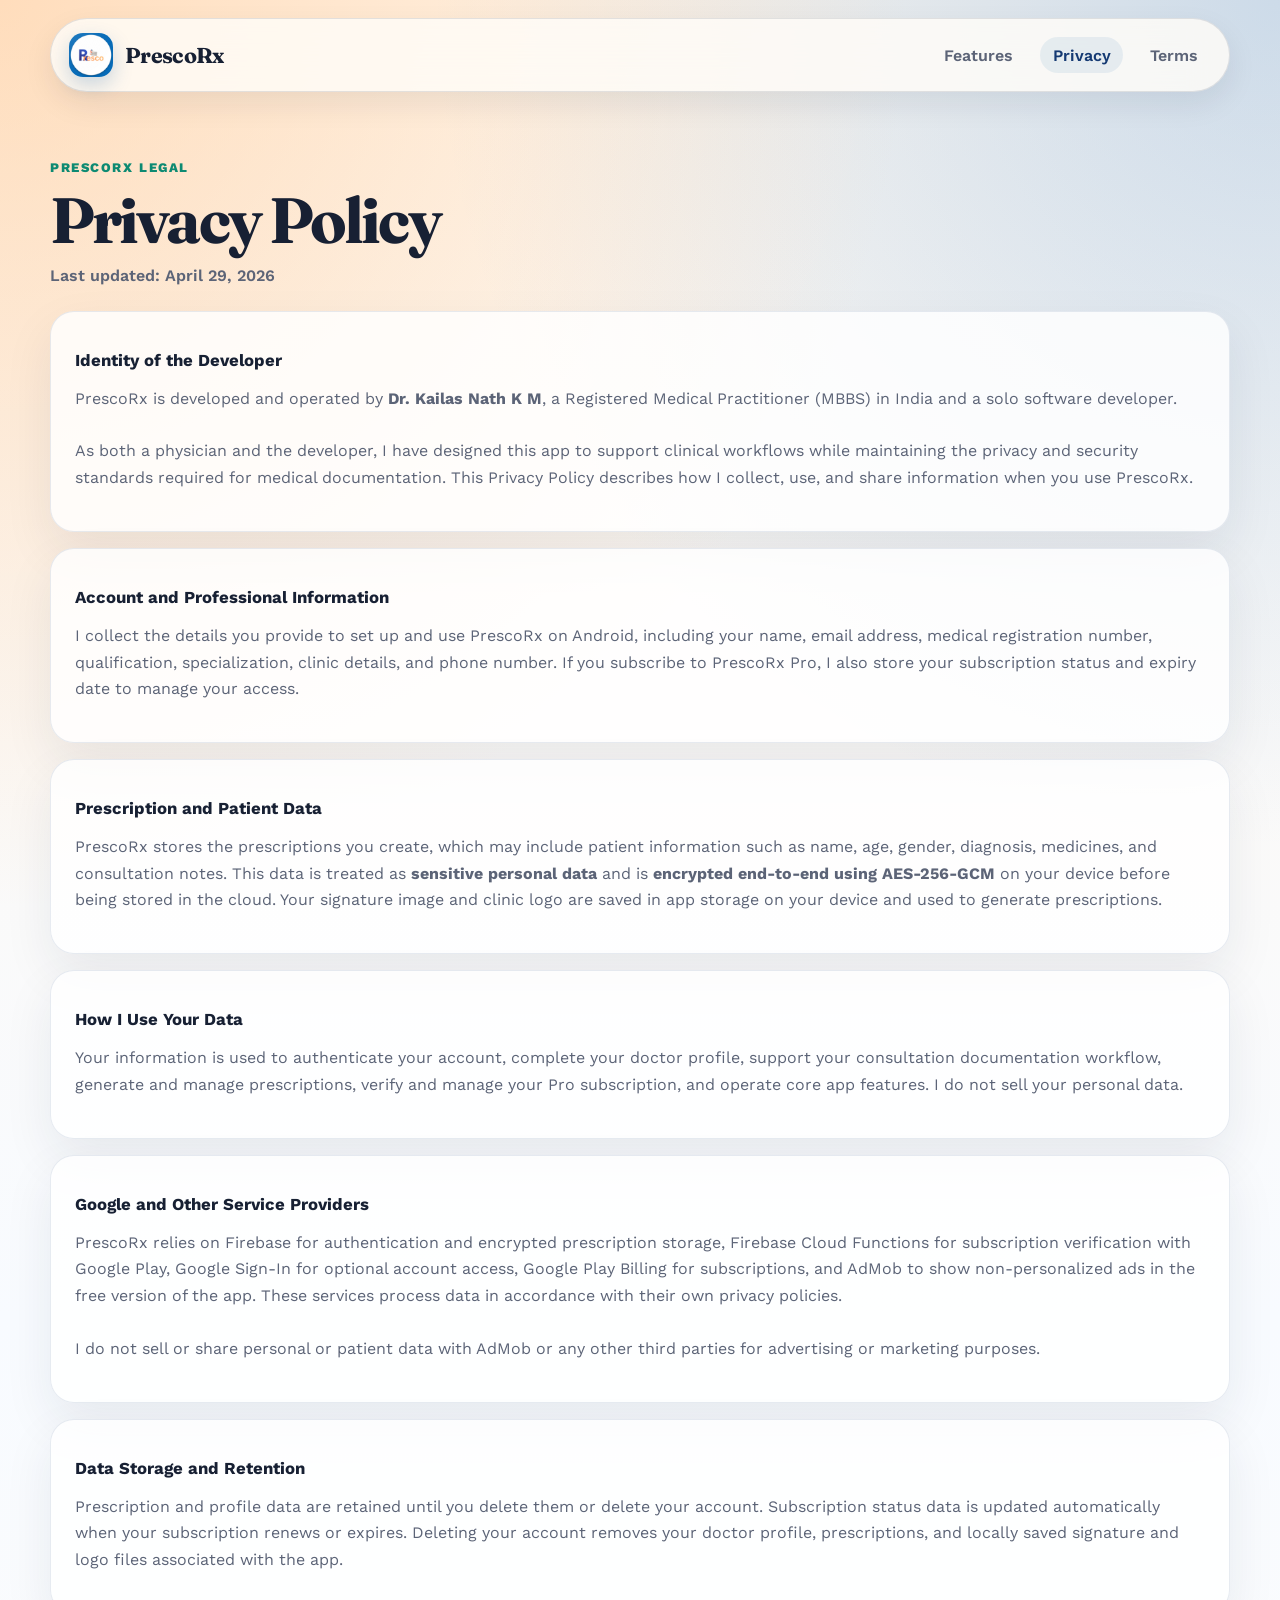
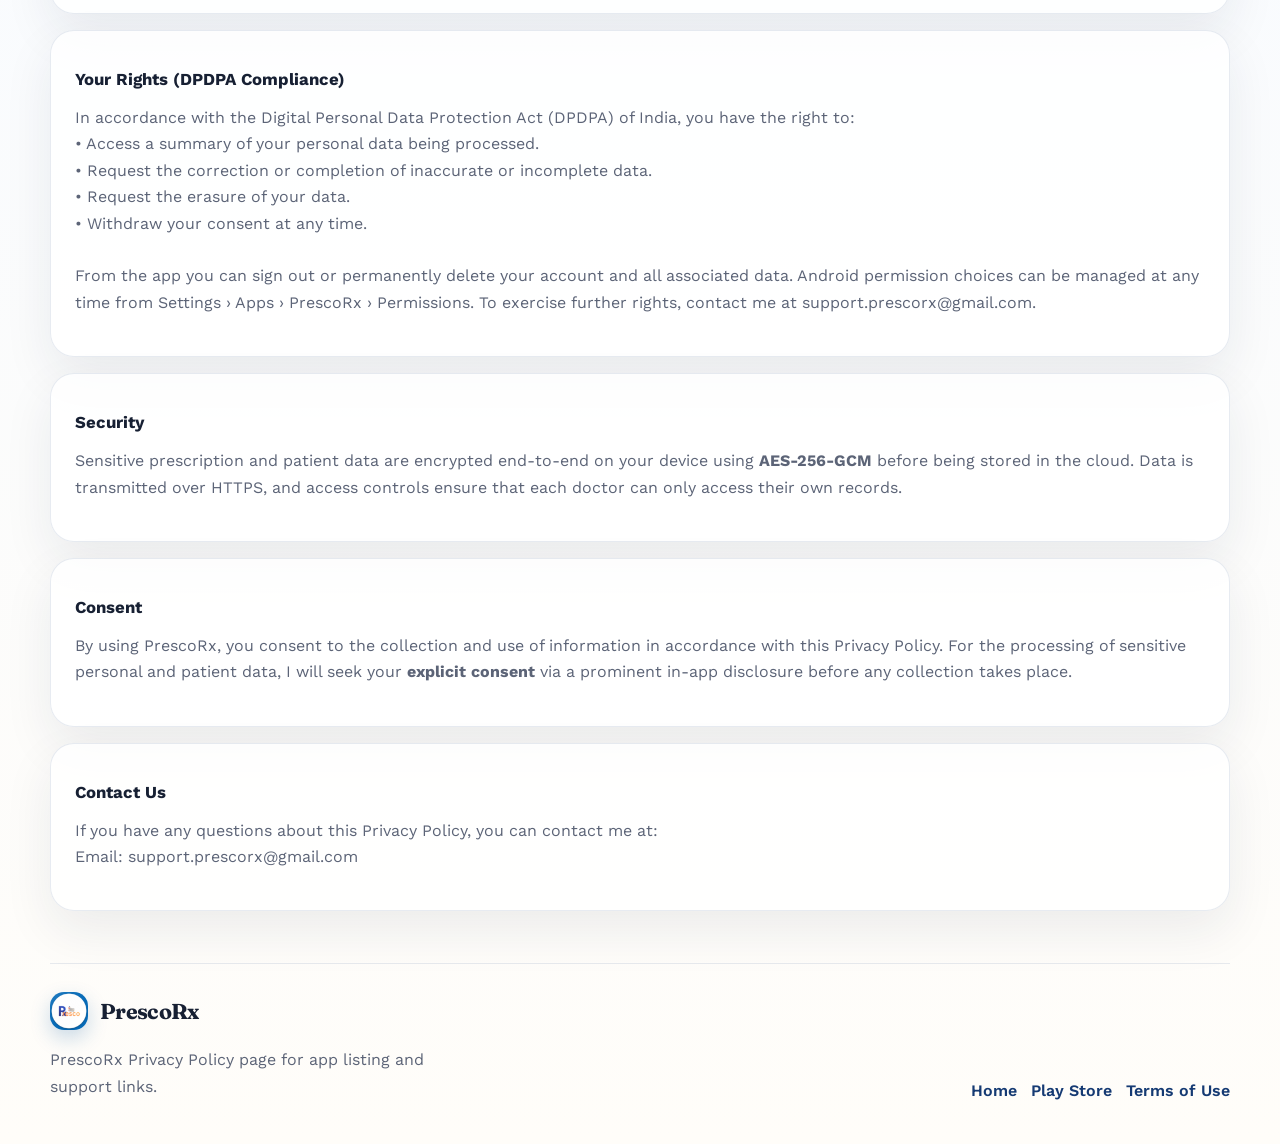
==== privacy.html @ e21b6626 "Update privacy policy and terms" ====
<!DOCTYPE html>
<html lang="en">

<head>
  <meta charset="UTF-8">
  <meta name="viewport" content="width=device-width, initial-scale=1.0">
  <title>PrescoRx Privacy Policy</title>
  <meta name="description" content="Privacy Policy for PrescoRx, the Android prescription and doctor workflow app.">
  <link rel="icon" type="image/png" href="assets/app-icon.png">
  <link rel="preconnect" href="https://fonts.googleapis.com">
  <link rel="preconnect" href="https://fonts.gstatic.com" crossorigin>
  <link
    href="https://fonts.googleapis.com/css2?family=Fraunces:opsz,wght@9..144,600;9..144,700&family=Work+Sans:wght@400;500;600;700;800&display=swap"
    rel="stylesheet">
  <link rel="stylesheet" href="style.css">
</head>

<body class="site-policy">
  <div class="page-shell">
    <header class="site-header">
      <a class="brand" href="index.html" aria-label="PrescoRx home">
        <img class="brand__icon" src="assets/app-icon.png" alt="PrescoRx app icon">
        <span class="brand__name">PrescoRx</span>
      </a>
      <nav class="site-nav" aria-label="Primary">
        <a href="index.html#features">Features</a>
        <a href="privacy.html" aria-current="page">Privacy</a>
        <a href="terms.html">Terms</a>
      </nav>
    </header>

    <main class="legal-page">
      <section class="legal-hero">
        <p class="eyebrow">PrescoRx legal</p>
        <h1>Privacy Policy</h1>
        <p class="legal-updated">Last updated: April 29, 2026</p>
      </section>

      <section class="legal-card-list">
        <article class="legal-card">
          <h2>Identity of the Developer</h2>
          <p>
            PrescoRx is developed and operated by <strong>Dr. Kailas Nath K M</strong>, a Registered Medical
            Practitioner (MBBS) in India and a solo software developer.
            <br><br>
            As both a physician and the developer, I have designed this app to support clinical workflows while
            maintaining the privacy and security standards required for medical documentation. This Privacy Policy
            describes how I collect, use, and share information when you use PrescoRx.
          </p>
        </article>

        <article class="legal-card">
          <h2>Account and Professional Information</h2>
          <p>
            I collect the details you provide to set up and use PrescoRx on Android,
            including your name, email address, medical registration number,
            qualification, specialization, clinic details, and phone number. If you
            subscribe to PrescoRx Pro, I also store your subscription status and
            expiry date to manage your access.
          </p>
        </article>

        <article class="legal-card">
          <h2>Prescription and Patient Data</h2>
          <p>
            PrescoRx stores the prescriptions you create, which may include patient
            information such as name, age, gender, diagnosis, medicines, and
            consultation notes. This data is treated as <strong>sensitive personal data</strong>
            and is <strong>encrypted end-to-end using AES-256-GCM</strong> on your device before
            being stored in the cloud. Your signature image and clinic logo are saved
            in app storage on your device and used to generate prescriptions.
          </p>
        </article>

        <article class="legal-card">
          <h2>How I Use Your Data</h2>
          <p>
            Your information is used to authenticate your account, complete your
            doctor profile, support your consultation documentation workflow,
            generate and manage prescriptions, verify and manage your Pro
            subscription, and operate core app features. I do not sell your personal data.
          </p>
        </article>

        <article class="legal-card">
          <h2>Google and Other Service Providers</h2>
          <p>
            PrescoRx relies on Firebase for authentication and encrypted prescription
            storage, Firebase Cloud Functions for subscription verification with Google
            Play, Google Sign-In for optional account access, Google Play Billing for
            subscriptions, and AdMob to show non-personalized ads in the free version
            of the app. These services process data in accordance with their own
            privacy policies.
            <br><br>
            I do not sell or share personal or patient data with AdMob or any other
            third parties for advertising or marketing purposes.
          </p>
        </article>

        <article class="legal-card">
          <h2>Data Storage and Retention</h2>
          <p>
            Prescription and profile data are retained until you delete them or
            delete your account. Subscription status data is updated automatically
            when your subscription renews or expires. Deleting your account removes
            your doctor profile, prescriptions, and locally saved signature and logo
            files associated with the app.
          </p>
        </article>

        <article class="legal-card">
          <h2>Your Rights (DPDPA Compliance)</h2>
          <p>
            In accordance with the Digital Personal Data Protection Act (DPDPA) of India, you have the right to:
            <br>• Access a summary of your personal data being processed.
            <br>• Request the correction or completion of inaccurate or incomplete data.
            <br>• Request the erasure of your data.
            <br>• Withdraw your consent at any time.
            <br><br>From the app you can sign out or permanently delete your account and
            all associated data. Android permission choices can be managed at any time
            from Settings › Apps › PrescoRx › Permissions. To exercise further rights,
            contact me at support.prescorx@gmail.com.
          </p>
        </article>

        <article class="legal-card">
          <h2>Security</h2>
          <p>
            Sensitive prescription and patient data are encrypted end-to-end on your
            device using <strong>AES-256-GCM</strong> before being stored in the cloud. Data is
            transmitted over HTTPS, and access controls ensure that each doctor can
            only access their own records.
          </p>
        </article>

        <article class="legal-card">
          <h2>Consent</h2>
          <p>
            By using PrescoRx, you consent to the collection and use of information in
            accordance with this Privacy Policy. For the processing of sensitive personal
            and patient data, I will seek your <strong>explicit consent</strong> via a prominent in-app
            disclosure before any collection takes place.
          </p>
        </article>

        <article class="legal-card">
          <h2>Contact Us</h2>
          <p>
            If you have any questions about this Privacy Policy, you can contact me at:
            <br>Email: support.prescorx@gmail.com
          </p>
        </article>

      </section>
    </main>

    <footer class="site-footer">
      <div>
        <a class="brand brand--footer" href="index.html">
          <img class="brand__icon" src="assets/app-icon.png" alt="PrescoRx app icon">
          <span class="brand__name">PrescoRx</span>
        </a>
        <p class="site-footer__note">PrescoRx Privacy Policy page for app listing and support links.</p>
      </div>
      <div class="site-footer__links">
        <a href="index.html">Home</a>
        <a href="https://play.google.com/store/apps/details?id=com.schr_0dinger.presco" target="_blank"
          rel="noreferrer">Play Store</a>
        <a href="terms.html">Terms of Use</a>
      </div>
    </footer>
  </div>
</body>

</html>
---- style.css ----
:root {
  --ink: #172033;
  --muted: #5c6477;
  --line: rgba(30, 42, 73, 0.12);
  --paper: #fffdf8;
  --paper-strong: #fff7ea;
  --surface: rgba(255, 255, 255, 0.82);
  --surface-strong: #ffffff;
  --brand: #0c5aa6;
  --brand-deep: #153a73;
  --accent: #f07e2e;
  --accent-soft: #ffd6b3;
  --good: #0d8a72;
  --shadow: 0 28px 80px rgba(24, 37, 66, 0.14);
  --radius-xl: 32px;
  --radius-lg: 24px;
  --radius-md: 18px;
  --font-display: "Fraunces", Georgia, serif;
  --font-body: "Work Sans", "Trebuchet MS", sans-serif;
}

* {
  box-sizing: border-box;
}

html {
  scroll-behavior: smooth;
}

body {
  margin: 0;
  color: var(--ink);
  font-family: var(--font-body);
  background:
    radial-gradient(circle at top left, rgba(255, 188, 126, 0.45), transparent 30%),
    radial-gradient(circle at top right, rgba(74, 143, 217, 0.28), transparent 28%),
    linear-gradient(180deg, #fff8ef 0%, #f8fbff 48%, #fffdf9 100%);
}

img {
  max-width: 100%;
  display: block;
}

a {
  color: inherit;
  text-decoration: none;
}

code {
  font-family: "SFMono-Regular", Consolas, monospace;
  background: rgba(12, 90, 166, 0.08);
  padding: 0.1rem 0.35rem;
  border-radius: 999px;
}

.page-shell {
  width: min(1180px, calc(100% - 32px));
  margin: 0 auto;
}

.site-header {
  position: sticky;
  top: 0;
  z-index: 20;
  margin-top: 18px;
  padding: 14px 18px;
  display: flex;
  align-items: center;
  justify-content: space-between;
  gap: 16px;
  border: 1px solid var(--line);
  border-radius: 999px;
  background: rgba(255, 253, 248, 0.82);
  backdrop-filter: blur(18px);
  box-shadow: 0 12px 30px rgba(16, 29, 54, 0.08);
}

.brand {
  display: inline-flex;
  align-items: center;
  gap: 12px;
  min-width: 0;
}

.brand__icon {
  width: 44px;
  height: 44px;
  border-radius: 14px;
  box-shadow: 0 8px 20px rgba(12, 90, 166, 0.22);
}

.brand__name {
  font-family: var(--font-display);
  font-size: 1.35rem;
  font-weight: 700;
  letter-spacing: -0.03em;
}

.site-nav {
  display: flex;
  flex-wrap: wrap;
  gap: 14px;
  justify-content: flex-end;
}

.site-nav a {
  padding: 0.55rem 0.8rem;
  border-radius: 999px;
  color: var(--muted);
  font-weight: 600;
}

.site-nav a:hover,
.site-nav a[aria-current="page"] {
  color: var(--brand-deep);
  background: rgba(12, 90, 166, 0.08);
}

.hero {
  padding: 64px 0 36px;
  display: grid;
  grid-template-columns: 1.05fr 0.95fr;
  gap: 36px;
  align-items: center;
}

.hero__copy h1,
.section-heading h2,
.legal-hero h1 {
  margin: 0;
  font-family: var(--font-display);
  line-height: 0.98;
  letter-spacing: -0.045em;
}

.hero__copy h1 {
  max-width: 11ch;
  font-size: clamp(3rem, 6vw, 5.6rem);
}

.hero__lede,
.site-footer__note,
.legal-card p,
.trust-card p,
.feature-card p,
.timeline__item p,
.stats-strip article span {
  color: var(--muted);
  line-height: 1.65;
}

.hero__lede {
  max-width: 58ch;
  margin: 1.3rem 0 0;
  font-size: 1.05rem;
}

.hero__actions {
  display: flex;
  flex-wrap: wrap;
  gap: 14px;
  margin-top: 1.7rem;
}

.button,
.text-link {
  transition: transform 180ms ease, box-shadow 180ms ease, background 180ms ease;
}

.button {
  display: inline-flex;
  align-items: center;
  justify-content: center;
  min-height: 50px;
  padding: 0 22px;
  border-radius: 999px;
  font-weight: 700;
}

.button:hover,
.text-link:hover {
  transform: translateY(-1px);
}

.button--primary {
  color: #fff;
  background: linear-gradient(135deg, var(--brand) 0%, var(--brand-deep) 100%);
  box-shadow: 0 14px 28px rgba(12, 90, 166, 0.24);
}

.button--secondary {
  color: var(--brand-deep);
  border: 1px solid rgba(21, 58, 115, 0.14);
  background: rgba(255, 255, 255, 0.74);
}

.hero__meta {
  display: flex;
  flex-wrap: wrap;
  gap: 10px;
  list-style: none;
  padding: 0;
  margin: 1.25rem 0 0;
}

.hero__meta li {
  padding: 0.65rem 0.9rem;
  border-radius: 999px;
  border: 1px solid rgba(21, 58, 115, 0.12);
  background: rgba(255, 255, 255, 0.74);
  color: var(--brand-deep);
  font-size: 0.92rem;
  font-weight: 600;
}

.hero__art {
  position: relative;
  display: grid;
  gap: 18px;
}

.hero-card {
  border: 1px solid rgba(21, 58, 115, 0.12);
  border-radius: var(--radius-xl);
  background: linear-gradient(180deg, rgba(255, 255, 255, 0.92), rgba(255, 255, 255, 0.78));
  box-shadow: var(--shadow);
}

.hero-card--device {
  padding: 20px;
}

.hero-card__topline {
  display: flex;
  justify-content: space-between;
  gap: 10px;
  margin-bottom: 16px;
}

.status-pill {
  display: inline-flex;
  align-items: center;
  padding: 0.45rem 0.75rem;
  border-radius: 999px;
  background: rgba(240, 126, 46, 0.14);
  color: #a54c10;
  font-size: 0.78rem;
  font-weight: 800;
  letter-spacing: 0.08em;
}

.status-pill--muted {
  background: rgba(12, 90, 166, 0.08);
  color: var(--brand-deep);
}

.mock-sheet {
  padding: 18px;
  border-radius: 24px;
  background:
    linear-gradient(180deg, rgba(253, 246, 235, 0.92), rgba(255, 255, 255, 0.96)),
    var(--surface-strong);
  border: 1px solid rgba(21, 58, 115, 0.08);
}

.mock-sheet__header {
  display: flex;
  align-items: center;
  gap: 14px;
  padding-bottom: 14px;
  border-bottom: 1px solid rgba(21, 58, 115, 0.1);
}

.mock-sheet__header img {
  width: 58px;
  object-fit: contain;
}

.mock-sheet__header strong {
  display: block;
  font-size: 1.08rem;
}

.mock-sheet__header span {
  display: block;
  margin-top: 2px;
  color: var(--muted);
  font-size: 0.92rem;
}

.mock-sheet__row {
  display: flex;
  align-items: center;
  justify-content: space-between;
  gap: 18px;
  padding: 12px 0;
  border-bottom: 1px dashed rgba(21, 58, 115, 0.12);
}

.mock-sheet__row span {
  color: var(--muted);
}

.mock-rx {
  margin-top: 16px;
  color: var(--brand);
  font-family: var(--font-display);
  font-size: 2.3rem;
  font-weight: 700;
}

.mock-meds {
  list-style: none;
  padding: 0;
  margin: 8px 0 0;
}

.mock-meds li {
  padding: 0.45rem 0;
  font-size: 0.96rem;
  border-bottom: 1px solid rgba(21, 58, 115, 0.08);
}

.mock-footer {
  display: flex;
  justify-content: space-between;
  gap: 18px;
  margin-top: 16px;
  color: var(--muted);
  font-size: 0.88rem;
}

.hero-card--floating {
  padding: 18px;
  display: grid;
  grid-template-columns: 98px 1fr;
  gap: 16px;
  align-items: center;
  margin-left: 48px;
}

.hero-card--floating img {
  width: 98px;
  border-radius: 26px;
}

.hero-card--floating h2 {
  margin: 0.35rem 0 0;
  font-family: var(--font-display);
  font-size: clamp(1.4rem, 2vw, 2rem);
  line-height: 1.08;
}

.eyebrow {
  margin: 0 0 0.85rem;
  color: var(--good);
  font-size: 0.82rem;
  font-weight: 800;
  letter-spacing: 0.12em;
  text-transform: uppercase;
}

.eyebrow--small {
  margin-bottom: 0;
  font-size: 0.72rem;
}

.stats-strip,
.feature-grid,
.trust-grid {
  display: grid;
  gap: 16px;
}

.stats-strip {
  grid-template-columns: repeat(3, minmax(0, 1fr));
  margin: 12px 0 26px;
}

.stats-strip article,
.feature-card,
.trust-card,
.legal-card {
  padding: 24px;
  border: 1px solid rgba(21, 58, 115, 0.1);
  border-radius: var(--radius-lg);
  background: var(--surface);
  box-shadow: 0 20px 50px rgba(21, 36, 61, 0.08);
}

.stats-strip article strong,
.feature-card h3,
.trust-card h3,
.timeline__item h3,
.legal-card h2 {
  display: block;
  margin-bottom: 0.6rem;
  font-size: 1.05rem;
}

.section {
  padding: 52px 0;
}

.section--alt {
  position: relative;
}

.section--alt::before {
  content: "";
  position: absolute;
  inset: 18px -16px;
  border-radius: 40px;
  background: linear-gradient(135deg, rgba(255, 220, 191, 0.35), rgba(236, 245, 255, 0.56));
  z-index: -1;
}

.section-heading {
  display: grid;
  gap: 10px;
  margin-bottom: 24px;
}

.section-heading h2 {
  max-width: 14ch;
  font-size: clamp(2rem, 4vw, 3.4rem);
}

.feature-grid {
  grid-template-columns: repeat(2, minmax(0, 1fr));
}

.feature-card__icon {
  display: inline-flex;
  align-items: center;
  justify-content: center;
  width: 54px;
  height: 54px;
  margin-bottom: 1rem;
  border-radius: 16px;
  background: linear-gradient(135deg, rgba(12, 90, 166, 0.13), rgba(240, 126, 46, 0.18));
  color: var(--brand-deep);
  font-family: var(--font-display);
  font-size: 1rem;
  font-weight: 700;
}

.timeline {
  display: grid;
  gap: 14px;
}

.timeline__item {
  display: grid;
  grid-template-columns: 64px 1fr;
  gap: 16px;
  padding: 22px;
  border: 1px solid rgba(21, 58, 115, 0.1);
  border-radius: var(--radius-lg);
  background: rgba(255, 255, 255, 0.75);
}

.timeline__item span {
  width: 54px;
  height: 54px;
  display: inline-flex;
  align-items: center;
  justify-content: center;
  border-radius: 50%;
  background: linear-gradient(135deg, var(--brand), var(--brand-deep));
  color: #fff;
  font-weight: 800;
  font-size: 1.05rem;
}

.trust-grid {
  grid-template-columns: repeat(2, minmax(0, 1fr));
}

.text-link {
  display: inline-flex;
  align-items: center;
  gap: 8px;
  margin-top: 0.85rem;
  color: var(--brand);
  font-weight: 700;
}

.text-link::after {
  content: "→";
}

.site-footer {
  margin: 28px 0 36px;
  padding: 28px 0 8px;
  display: flex;
  align-items: flex-end;
  justify-content: space-between;
  gap: 18px;
  border-top: 1px solid rgba(21, 58, 115, 0.1);
}

.brand--footer .brand__icon {
  width: 38px;
  height: 38px;
}

.site-footer__note {
  max-width: 42ch;
  margin: 0.8rem 0 0;
}

.site-footer__links {
  display: flex;
  flex-wrap: wrap;
  gap: 14px;
  justify-content: flex-end;
}

.site-footer__links a {
  color: var(--brand-deep);
  font-weight: 600;
}

.legal-page {
  padding: 48px 0 24px;
}

.legal-hero {
  padding: 20px 0 26px;
}

.legal-hero h1 {
  font-size: clamp(2.4rem, 5vw, 4.6rem);
}

.legal-updated {
  margin: 0.9rem 0 0;
  color: var(--muted);
  font-weight: 600;
}

.legal-card-list {
  display: grid;
  gap: 16px;
}

.legal-card--notice {
  background: linear-gradient(135deg, rgba(255, 233, 210, 0.85), rgba(255, 247, 235, 0.96));
}

@media (max-width: 980px) {
  .hero,
  .stats-strip,
  .feature-grid,
  .trust-grid {
    grid-template-columns: 1fr;
  }

  .hero-card--floating {
    margin-left: 0;
    grid-template-columns: 80px 1fr;
  }

  .section-heading h2,
  .hero__copy h1 {
    max-width: none;
  }
}

@media (max-width: 720px) {
  .page-shell {
    width: min(100% - 20px, 1180px);
  }

  .site-header,
  .site-footer {
    border-radius: 26px;
    flex-direction: column;
    align-items: flex-start;
  }

  .site-nav,
  .site-footer__links {
    justify-content: flex-start;
  }

  .hero {
    padding-top: 34px;
  }

  .hero-card--floating {
    grid-template-columns: 1fr;
  }

  .hero-card--floating img {
    width: 88px;
  }

  .mock-footer,
  .mock-sheet__row {
    flex-direction: column;
    align-items: flex-start;
  }

  .timeline__item {
    grid-template-columns: 1fr;
  }
}
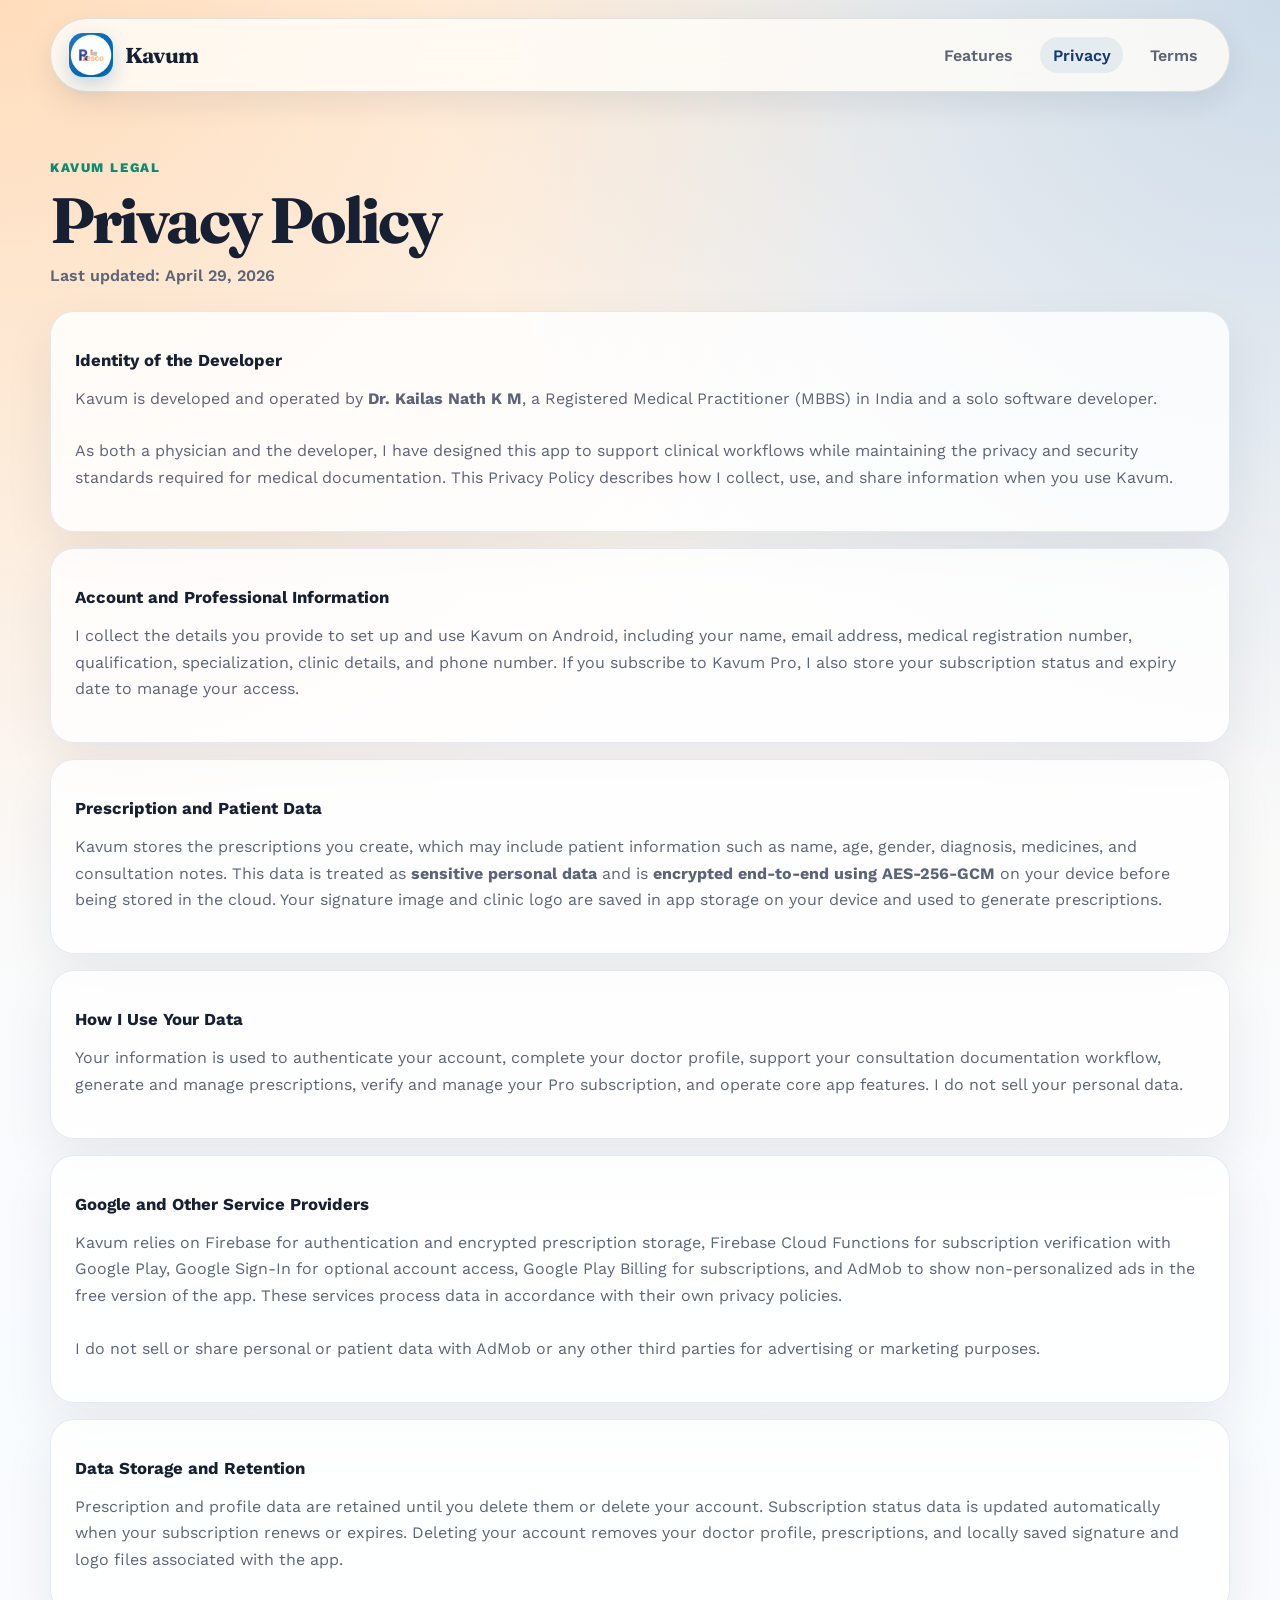
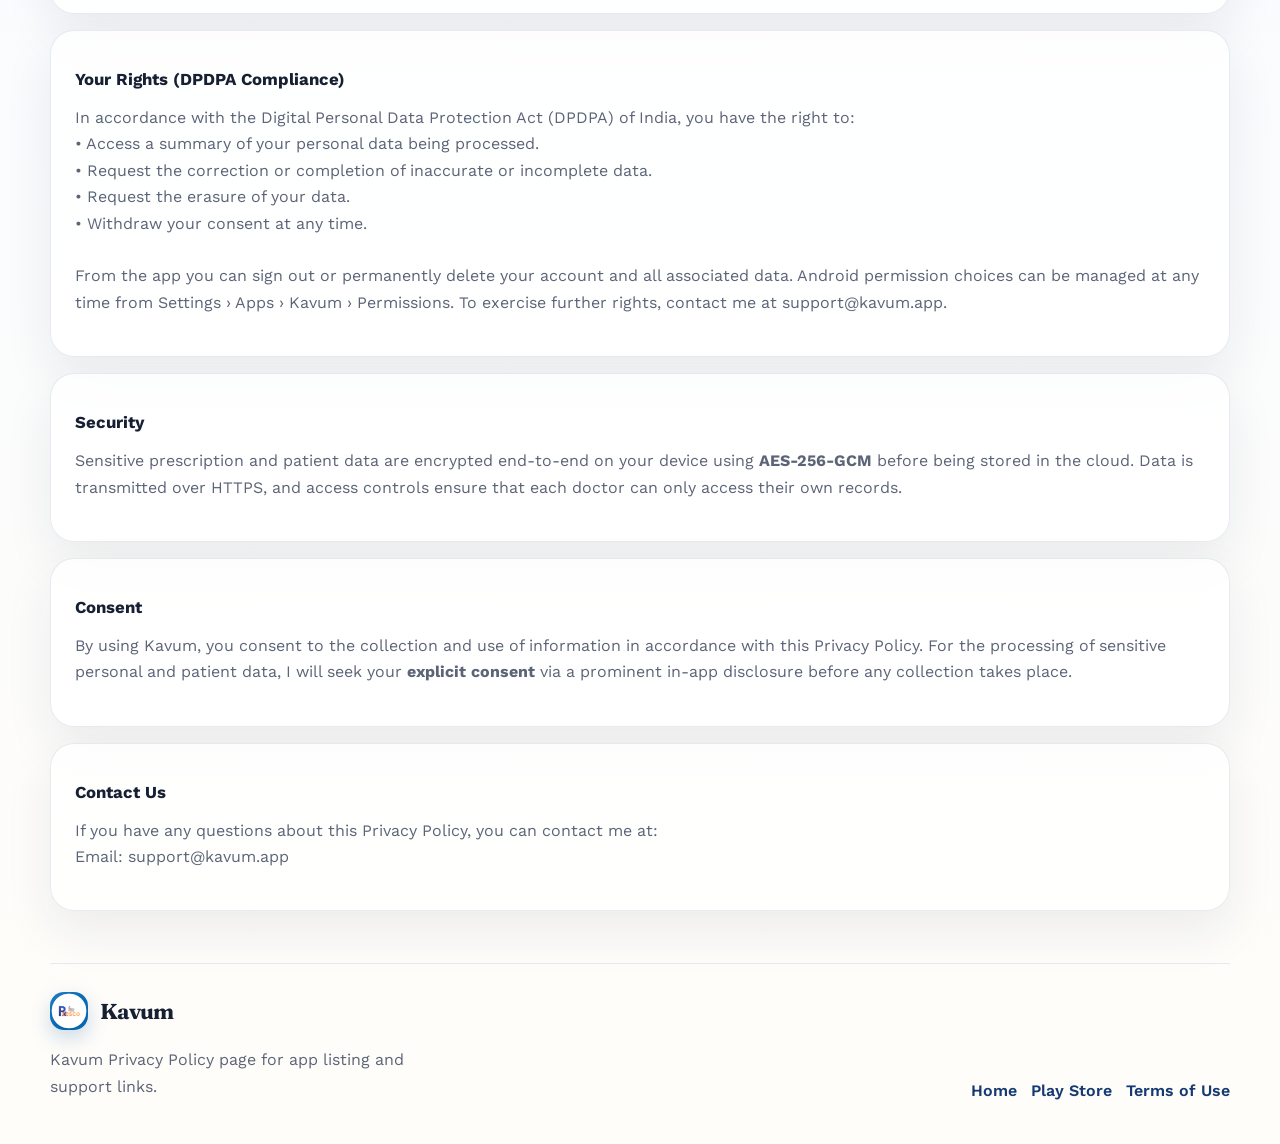
==== commit 9ba33cc5: "Update brand name to Kavum" ====
--- a/privacy.html
+++ b/privacy.html
@@ -4,8 +4,8 @@
 <head>
   <meta charset="UTF-8">
   <meta name="viewport" content="width=device-width, initial-scale=1.0">
-  <title>PrescoRx Privacy Policy</title>
-  <meta name="description" content="Privacy Policy for PrescoRx, the Android prescription and doctor workflow app.">
+  <title>Kavum Privacy Policy</title>
+  <meta name="description" content="Privacy Policy for Kavum, the Android prescription and doctor workflow app.">
   <link rel="icon" type="image/png" href="assets/app-icon.png">
   <link rel="preconnect" href="https://fonts.googleapis.com">
   <link rel="preconnect" href="https://fonts.gstatic.com" crossorigin>
@@ -18,9 +18,9 @@
 <body class="site-policy">
   <div class="page-shell">
     <header class="site-header">
-      <a class="brand" href="index.html" aria-label="PrescoRx home">
-        <img class="brand__icon" src="assets/app-icon.png" alt="PrescoRx app icon">
-        <span class="brand__name">PrescoRx</span>
+      <a class="brand" href="index.html" aria-label="Kavum home">
+        <img class="brand__icon" src="assets/app-icon.png" alt="Kavum app icon">
+        <span class="brand__name">Kavum</span>
       </a>
       <nav class="site-nav" aria-label="Primary">
         <a href="index.html#features">Features</a>
@@ -31,7 +31,7 @@
 
     <main class="legal-page">
       <section class="legal-hero">
-        <p class="eyebrow">PrescoRx legal</p>
+        <p class="eyebrow">Kavum legal</p>
         <h1>Privacy Policy</h1>
         <p class="legal-updated">Last updated: April 29, 2026</p>
       </section>
@@ -40,22 +40,22 @@
         <article class="legal-card">
           <h2>Identity of the Developer</h2>
           <p>
-            PrescoRx is developed and operated by <strong>Dr. Kailas Nath K M</strong>, a Registered Medical
+            Kavum is developed and operated by <strong>Dr. Kailas Nath K M</strong>, a Registered Medical
             Practitioner (MBBS) in India and a solo software developer.
             <br><br>
             As both a physician and the developer, I have designed this app to support clinical workflows while
             maintaining the privacy and security standards required for medical documentation. This Privacy Policy
-            describes how I collect, use, and share information when you use PrescoRx.
+            describes how I collect, use, and share information when you use Kavum.
           </p>
         </article>
 
         <article class="legal-card">
           <h2>Account and Professional Information</h2>
           <p>
-            I collect the details you provide to set up and use PrescoRx on Android,
+            I collect the details you provide to set up and use Kavum on Android,
             including your name, email address, medical registration number,
             qualification, specialization, clinic details, and phone number. If you
-            subscribe to PrescoRx Pro, I also store your subscription status and
+            subscribe to Kavum Pro, I also store your subscription status and
             expiry date to manage your access.
           </p>
         </article>
@@ -63,7 +63,7 @@
         <article class="legal-card">
           <h2>Prescription and Patient Data</h2>
           <p>
-            PrescoRx stores the prescriptions you create, which may include patient
+            Kavum stores the prescriptions you create, which may include patient
             information such as name, age, gender, diagnosis, medicines, and
             consultation notes. This data is treated as <strong>sensitive personal data</strong>
             and is <strong>encrypted end-to-end using AES-256-GCM</strong> on your device before
@@ -85,7 +85,7 @@
         <article class="legal-card">
           <h2>Google and Other Service Providers</h2>
           <p>
-            PrescoRx relies on Firebase for authentication and encrypted prescription
+            Kavum relies on Firebase for authentication and encrypted prescription
             storage, Firebase Cloud Functions for subscription verification with Google
             Play, Google Sign-In for optional account access, Google Play Billing for
             subscriptions, and AdMob to show non-personalized ads in the free version
@@ -118,8 +118,8 @@
             <br>• Withdraw your consent at any time.
             <br><br>From the app you can sign out or permanently delete your account and
             all associated data. Android permission choices can be managed at any time
-            from Settings › Apps › PrescoRx › Permissions. To exercise further rights,
-            contact me at support.prescorx@gmail.com.
+            from Settings › Apps › Kavum › Permissions. To exercise further rights,
+            contact me at support@kavum.app.
           </p>
         </article>
 
@@ -136,7 +136,7 @@
         <article class="legal-card">
           <h2>Consent</h2>
           <p>
-            By using PrescoRx, you consent to the collection and use of information in
+            By using Kavum, you consent to the collection and use of information in
             accordance with this Privacy Policy. For the processing of sensitive personal
             and patient data, I will seek your <strong>explicit consent</strong> via a prominent in-app
             disclosure before any collection takes place.
@@ -147,7 +147,7 @@
           <h2>Contact Us</h2>
           <p>
             If you have any questions about this Privacy Policy, you can contact me at:
-            <br>Email: support.prescorx@gmail.com
+            <br>Email: support@kavum.app
           </p>
         </article>
 
@@ -157,10 +157,10 @@
     <footer class="site-footer">
       <div>
         <a class="brand brand--footer" href="index.html">
-          <img class="brand__icon" src="assets/app-icon.png" alt="PrescoRx app icon">
-          <span class="brand__name">PrescoRx</span>
+          <img class="brand__icon" src="assets/app-icon.png" alt="Kavum app icon">
+          <span class="brand__name">Kavum</span>
         </a>
-        <p class="site-footer__note">PrescoRx Privacy Policy page for app listing and support links.</p>
+        <p class="site-footer__note">Kavum Privacy Policy page for app listing and support links.</p>
       </div>
       <div class="site-footer__links">
         <a href="index.html">Home</a>
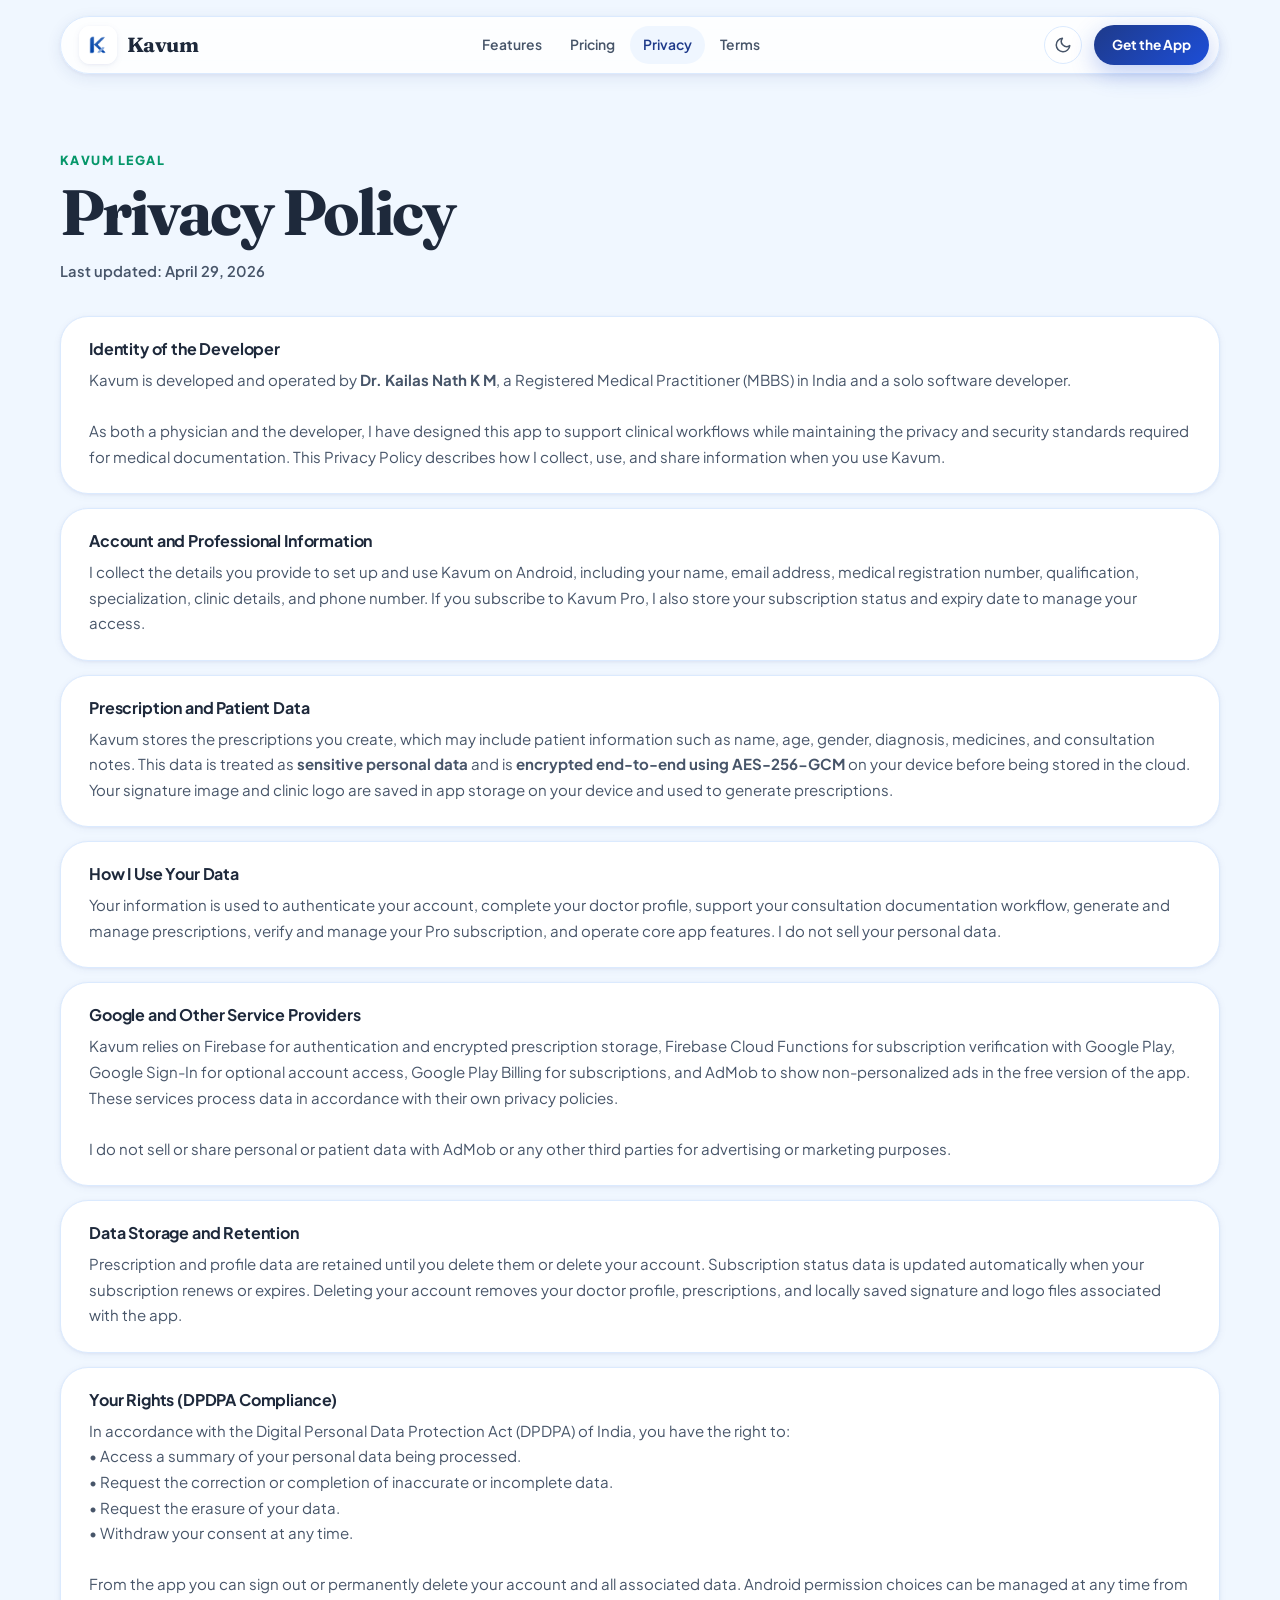
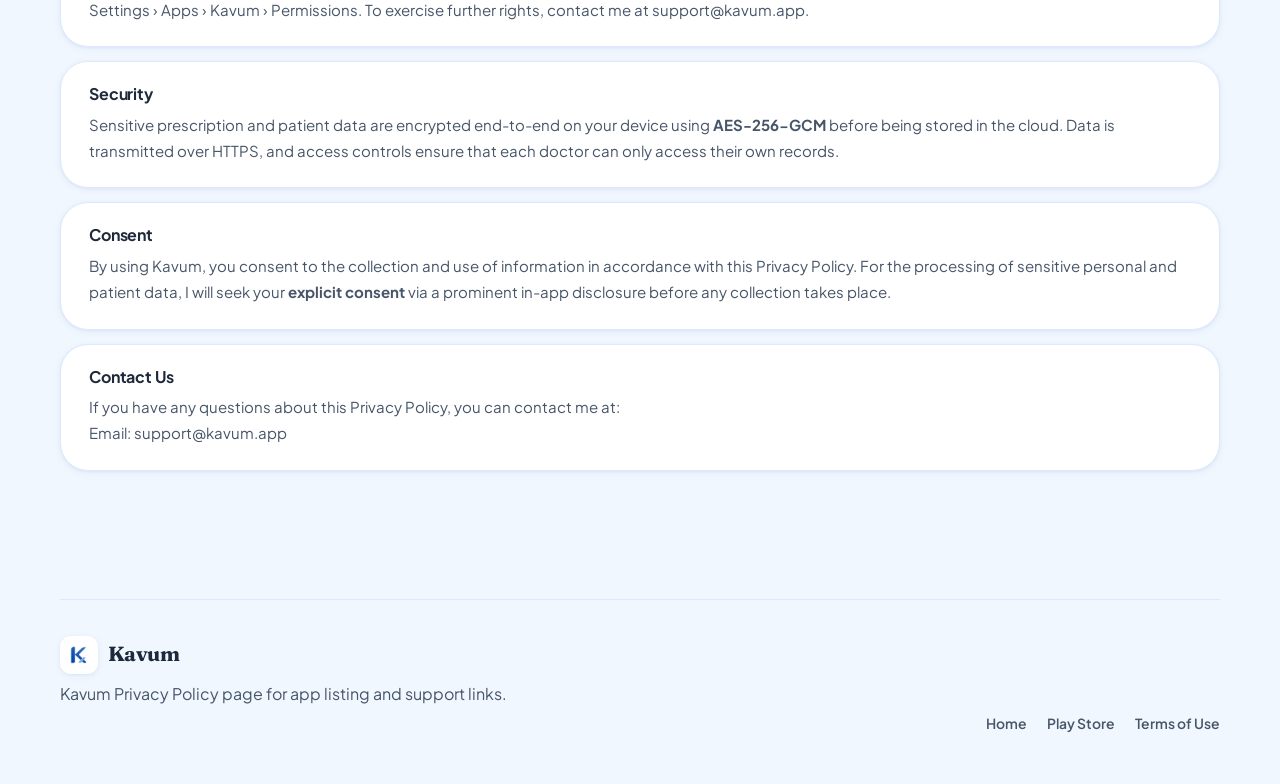
==== commit cf3ba06d: "Update icons" ====
--- a/privacy.html
+++ b/privacy.html
@@ -6,12 +6,16 @@
   <meta name="viewport" content="width=device-width, initial-scale=1.0">
   <title>Kavum Privacy Policy</title>
   <meta name="description" content="Privacy Policy for Kavum, the Android prescription and doctor workflow app.">
-  <link rel="icon" type="image/png" href="assets/app-icon.png">
+  <link rel="icon" type="image/png" href="assets/kavum_light.png" media="(prefers-color-scheme: light)">
+  <link rel="icon" type="image/png" href="assets/kavum_dark.png"  media="(prefers-color-scheme: dark)">
   <link rel="preconnect" href="https://fonts.googleapis.com">
   <link rel="preconnect" href="https://fonts.gstatic.com" crossorigin>
   <link
-    href="https://fonts.googleapis.com/css2?family=Fraunces:opsz,wght@9..144,600;9..144,700&family=Work+Sans:wght@400;500;600;700;800&display=swap"
+    href="https://fonts.googleapis.com/css2?family=Fraunces:opsz,wght@9..144,600;9..144,700&family=Plus+Jakarta+Sans:wght@400;500;600;700;800&display=swap"
     rel="stylesheet">
+  <script>
+    (function(){var t=localStorage.getItem('kavum-theme')||(window.matchMedia('(prefers-color-scheme: dark)').matches?'dark':'light');document.documentElement.dataset.theme=t;})();
+  </script>
   <link rel="stylesheet" href="style.css">
 </head>
 
@@ -19,14 +23,20 @@
   <div class="page-shell">
     <header class="site-header">
       <a class="brand" href="index.html" aria-label="Kavum home">
-        <img class="brand__icon" src="assets/app-icon.png" alt="Kavum app icon">
+        <img class="brand__icon brand__icon--light" src="assets/kavum_light.png" alt="Kavum"><img class="brand__icon brand__icon--dark"  src="assets/kavum_dark.png"  alt="Kavum">
         <span class="brand__name">Kavum</span>
       </a>
       <nav class="site-nav" aria-label="Primary">
         <a href="index.html#features">Features</a>
+        <a href="index.html#pricing">Pricing</a>
         <a href="privacy.html" aria-current="page">Privacy</a>
         <a href="terms.html">Terms</a>
       </nav>
+      <button class="theme-toggle" id="theme-toggle" aria-label="Toggle dark mode" title="Toggle dark mode">
+        <svg class="icon-moon" width="18" height="18" viewBox="0 0 24 24" fill="none" stroke="currentColor" stroke-width="2" stroke-linecap="round" stroke-linejoin="round"><path d="M21 12.79A9 9 0 1 1 11.21 3 7 7 0 0 0 21 12.79z"/></svg>
+        <svg class="icon-sun"  width="18" height="18" viewBox="0 0 24 24" fill="none" stroke="currentColor" stroke-width="2" stroke-linecap="round" stroke-linejoin="round"><circle cx="12" cy="12" r="5"/><line x1="12" y1="1" x2="12" y2="3"/><line x1="12" y1="21" x2="12" y2="23"/><line x1="4.22" y1="4.22" x2="5.64" y2="5.64"/><line x1="18.36" y1="18.36" x2="19.78" y2="19.78"/><line x1="1" y1="12" x2="3" y2="12"/><line x1="21" y1="12" x2="23" y2="12"/><line x1="4.22" y1="19.78" x2="5.64" y2="18.36"/><line x1="18.36" y1="5.64" x2="19.78" y2="4.22"/></svg>
+      </button>
+      <a class="btn btn--primary btn--sm" href="https://play.google.com/store/apps/details?id=com.schr_0dinger.presco" target="_blank" rel="noreferrer">Get the App</a>
     </header>
 
     <main class="legal-page">
@@ -157,7 +167,7 @@
     <footer class="site-footer">
       <div>
         <a class="brand brand--footer" href="index.html">
-          <img class="brand__icon" src="assets/app-icon.png" alt="Kavum app icon">
+          <img class="brand__icon brand__icon--light" src="assets/kavum_light.png" alt="Kavum"><img class="brand__icon brand__icon--dark"  src="assets/kavum_dark.png"  alt="Kavum">
           <span class="brand__name">Kavum</span>
         </a>
         <p class="site-footer__note">Kavum Privacy Policy page for app listing and support links.</p>
@@ -170,6 +180,34 @@
       </div>
     </footer>
   </div>
+  <script>
+    (function(){
+      var html=document.documentElement;
+      var btn=document.getElementById('theme-toggle');
+      btn.addEventListener('click',function(){
+        var next=html.dataset.theme==='dark'?'light':'dark';
+        html.dataset.theme=next;
+        localStorage.setItem('kavum-theme',next);
+      });
+      window.matchMedia('(prefers-color-scheme: dark)').addEventListener('change',function(e){
+        if(!localStorage.getItem('kavum-theme')){html.dataset.theme=e.matches?'dark':'light';}
+      });
+    })();
+  </script>
+  <script>
+    (function(){
+      var html=document.documentElement;
+      var btn=document.getElementById("theme-toggle");
+      btn.addEventListener("click",function(){
+        var next=html.dataset.theme==="dark"?"light":"dark";
+        html.dataset.theme=next;
+        localStorage.setItem("kavum-theme",next);
+      });
+      window.matchMedia("(prefers-color-scheme: dark)").addEventListener("change",function(e){
+        if(!localStorage.getItem("kavum-theme")){html.dataset.theme=e.matches?"dark":"light";}
+      });
+    })();
+  </script>
 </body>
 
 </html>
--- a/style.css
+++ b/style.css
@@ -1,610 +1,972 @@
+/* ============================================================
+   KAVUM - design tokens (mirrors Flutter app palette)
+   ============================================================ */
 :root {
-  --ink: #172033;
-  --muted: #5c6477;
-  --line: rgba(30, 42, 73, 0.12);
-  --paper: #fffdf8;
-  --paper-strong: #fff7ea;
-  --surface: rgba(255, 255, 255, 0.82);
-  --surface-strong: #ffffff;
-  --brand: #0c5aa6;
-  --brand-deep: #153a73;
-  --accent: #f07e2e;
-  --accent-soft: #ffd6b3;
-  --good: #0d8a72;
-  --shadow: 0 28px 80px rgba(24, 37, 66, 0.14);
-  --radius-xl: 32px;
-  --radius-lg: 24px;
-  --radius-md: 18px;
-  --font-display: "Fraunces", Georgia, serif;
-  --font-body: "Work Sans", "Trebuchet MS", sans-serif;
-}
-
-* {
-  box-sizing: border-box;
-}
+  /* surfaces */
+  --bg:              #F0F7FF;
+  --bg-alt:          #EFF6FF;
+  --surface:         #FFFFFF;
+  --surface-hi:      #F8FBFF;
+
+  /* ink */
+  --ink:             #1E293B;
+  --ink-2:           #334155;
+  --ink-muted:       #475569;
+
+  /* borders */
+  --border:          #CBD5E1;
+  --border-soft:     #DBEAFE;
+
+  /* brand */
+  --primary:         #1D4ED8;
+  --primary-dk:      #1E3A8A;
+  --primary-lt:      #3B82F6;
+  --primary-bg:      #DBEAFE;
+  --primary-bg-hi:   #EFF6FF;
+  --on-primary-bg:   #1E3A8A;
+  --secondary:       #0891B2;
+  --secondary-bg:    #E0F2FE;
+
+  /* status */
+  --success:         #059669;
+  --success-bg:      #D1FAE5;
+  --danger:          #DC2626;
+
+  /* hero gradient */
+  --hero-a:          #1E3A8A;
+  --hero-b:          #1D4ED8;
+
+  /* glass / translucent components */
+  --header-bg:       rgba(255, 255, 255, 0.82);
+  --header-border:   var(--border-soft);
+  --glass-card-bg:   rgba(255, 255, 255, 0.96);
+  --glass-badge-bg:  rgba(255, 255, 255, 0.92);
+  --glass-border:    rgba(255, 255, 255, 0.4);
+
+  /* pro card */
+  --pro-grad-a:      var(--primary-dk);
+  --pro-grad-b:      var(--primary);
+  --badge-bg:        #ffffff;
+  --badge-color:     var(--primary-dk);
+  --badge-shadow:    0 2px 8px rgba(30, 58, 138, 0.12);
+
+  /* alt section */
+  --alt-section-bg:  var(--bg-alt);
+
+  /* shadows */
+  --shadow-sm:       0 1px 3px rgba(30,58,138,.06), 0 2px 8px rgba(30,58,138,.05);
+  --shadow-md:       0 4px 16px rgba(30,58,138,.09), 0 1px 4px rgba(30,58,138,.06);
+  --shadow-lg:       0 20px 56px rgba(30,58,138,.16);
+  --shadow-hero:     0 32px 80px rgba(30,58,138,.28);
+  --shadow-primary:  0 8px 24px rgba(29, 78, 216, 0.28);
+  --shadow-step-num: 0 6px 18px rgba(29, 78, 216, 0.28);
+
+  /* geometry */
+  --radius-xl:       28px;
+  --radius-lg:       20px;
+  --radius-md:       14px;
+  --radius-sm:       8px;
+  --radius-pill:     999px;
+
+  /* typography */
+  --font-display:    "Fraunces", Georgia, serif;
+  --font-body:       "Plus Jakarta Sans", system-ui, sans-serif;
+
+  /* motion */
+  --ease:            cubic-bezier(.4, 0, .2, 1);
+}
+
+/* ── DARK (AMOLED + lava orange - mirrors Flutter dark theme) ── */
+:root[data-theme="dark"] {
+  --bg:              #000000;
+  --bg-alt:          #080808;
+  --surface:         #0D0D0D;
+  --surface-hi:      #141414;
+
+  --ink:             #F8FAFC;
+  --ink-2:           #CBD5E1;
+  --ink-muted:       #94A3B8;
+
+  --border:          #2A2A2A;
+  --border-soft:     #1F1F1F;
+
+  --primary:         #FF4500;
+  --primary-dk:      #FF4500;
+  --primary-lt:      #FF7043;
+  --primary-bg:      #2D0A00;
+  --primary-bg-hi:   #1A0800;
+  --on-primary-bg:   #FFD0B0;
+  --secondary:       #FF7043;
+  --secondary-bg:    #1A0800;
+
+  --success:         #34D399;
+  --success-bg:      #022C22;
+
+  --hero-a:          #0A0200;
+  --hero-b:          #2A0800;
+
+  --header-bg:       rgba(13, 13, 13, 0.88);
+  --header-border:   var(--border);
+  --glass-card-bg:   rgba(20, 20, 20, 0.96);
+  --glass-badge-bg:  rgba(20, 20, 20, 0.92);
+  --glass-border:    rgba(255, 255, 255, 0.08);
+
+  --pro-grad-a:      #1A0500;
+  --pro-grad-b:      var(--primary);
+  --badge-bg:        var(--primary);
+  --badge-color:     #ffffff;
+  --badge-shadow:    0 4px 12px rgba(255, 69, 0, 0.4);
+
+  --alt-section-bg:  var(--surface);
+
+  --shadow-sm:       0 1px 3px rgba(0,0,0,.5), 0 2px 8px rgba(0,0,0,.3);
+  --shadow-md:       0 4px 16px rgba(0,0,0,.55), 0 1px 4px rgba(0,0,0,.4);
+  --shadow-lg:       0 20px 56px rgba(0,0,0,.7);
+  --shadow-hero:     0 32px 80px rgba(0,0,0,.8);
+  --shadow-primary:  0 8px 24px rgba(255, 69, 0, 0.32);
+  --shadow-step-num: 0 6px 18px rgba(255, 69, 0, 0.3);
+}
+
+/* ============================================================
+   RESET & BASE
+   ============================================================ */
+*, *::before, *::after { box-sizing: border-box; margin: 0; padding: 0; }
 
 html {
   scroll-behavior: smooth;
+  -webkit-text-size-adjust: 100%;
+  /* smooth theme transitions */
+  transition: background-color 240ms var(--ease), color 240ms var(--ease);
 }
 
 body {
-  margin: 0;
+  font-family: var(--font-body);
+  font-size: 1rem;
+  line-height: 1.6;
   color: var(--ink);
+  background: var(--bg);
+  -webkit-font-smoothing: antialiased;
+}
+
+img { display: block; max-width: 100%; }
+a   { color: inherit; text-decoration: none; }
+ol, ul { list-style: none; }
+
+/* ── LAYOUT WRAPPERS ── */
+.wrap,
+.page-shell {
+  width: min(1160px, 100% - 40px);
+  margin-inline: auto;
+}
+
+/* ============================================================
+   TYPOGRAPHY
+   ============================================================ */
+h1, h2, h3 {
+  font-family: var(--font-display);
+  line-height: 1.02;
+  letter-spacing: -.04em;
+  color: var(--ink);
+}
+
+h1 { font-size: clamp(2.6rem, 5.5vw, 5rem); }
+h2 { font-size: clamp(2rem, 3.8vw, 3.4rem); }
+h3 { font-size: 1.12rem; font-family: var(--font-body); letter-spacing: -.01em; font-weight: 700; }
+
+p { color: var(--ink-muted); line-height: 1.7; }
+
+.eyebrow {
+  font-size: .78rem;
+  font-weight: 800;
+  letter-spacing: .12em;
+  text-transform: uppercase;
+  color: var(--success);
+}
+.eyebrow--ink { color: var(--primary); }
+
+/* ============================================================
+   BUTTONS
+   ============================================================ */
+.btn {
+  display: inline-flex;
+  align-items: center;
+  justify-content: center;
+  gap: 8px;
+  height: 48px;
+  padding: 0 24px;
+  border-radius: var(--radius-pill);
   font-family: var(--font-body);
-  background:
-    radial-gradient(circle at top left, rgba(255, 188, 126, 0.45), transparent 30%),
-    radial-gradient(circle at top right, rgba(74, 143, 217, 0.28), transparent 28%),
-    linear-gradient(180deg, #fff8ef 0%, #f8fbff 48%, #fffdf9 100%);
-}
-
-img {
-  max-width: 100%;
-  display: block;
-}
-
-a {
-  color: inherit;
-  text-decoration: none;
-}
-
-code {
-  font-family: "SFMono-Regular", Consolas, monospace;
-  background: rgba(12, 90, 166, 0.08);
-  padding: 0.1rem 0.35rem;
-  border-radius: 999px;
-}
-
-.page-shell {
-  width: min(1180px, calc(100% - 32px));
-  margin: 0 auto;
-}
-
+  font-size: .93rem;
+  font-weight: 700;
+  border: none;
+  cursor: pointer;
+  transition: transform 160ms var(--ease), box-shadow 160ms var(--ease), background 160ms var(--ease);
+  white-space: nowrap;
+}
+.btn:hover  { transform: translateY(-1px); }
+.btn:active { transform: translateY(0); }
+
+.btn--primary {
+  background: linear-gradient(135deg, var(--primary-dk) 0%, var(--primary) 100%);
+  color: #fff;
+  box-shadow: var(--shadow-primary);
+}
+.btn--primary:hover { filter: brightness(1.08); }
+
+.btn--white {
+  background: #fff;
+  color: var(--primary-dk);
+  box-shadow: 0 8px 24px rgba(0,0,0,.12);
+}
+.btn--white:hover { background: #f5f9ff; }
+
+.btn--ghost-white {
+  background: rgba(255,255,255,.14);
+  color: #fff;
+  border: 1.5px solid rgba(255,255,255,.32);
+  backdrop-filter: blur(8px);
+}
+.btn--ghost-white:hover { background: rgba(255,255,255,.22); }
+
+.btn--outline {
+  background: transparent;
+  color: var(--primary);
+  border: 1.5px solid var(--border-soft);
+}
+.btn--outline:hover { background: var(--primary-bg-hi); }
+
+.btn--sm   { height: 40px; padding: 0 18px; font-size: .85rem; }
+.btn--full { width: 100%; }
+
+/* ── THEME TOGGLE ── */
+.theme-toggle {
+  width: 38px;
+  height: 38px;
+  border-radius: var(--radius-pill);
+  border: 1.5px solid var(--border-soft);
+  background: var(--surface);
+  color: var(--ink-muted);
+  cursor: pointer;
+  display: grid;
+  place-items: center;
+  flex-shrink: 0;
+  transition: background 160ms var(--ease), color 160ms var(--ease), border-color 160ms var(--ease);
+}
+.theme-toggle:hover {
+  background: var(--primary-bg-hi);
+  color: var(--primary);
+  border-color: var(--primary-bg);
+}
+
+/* show sun in dark (click → go light), moon in light (click → go dark) */
+.theme-toggle .icon-moon { display: block; }
+.theme-toggle .icon-sun  { display: none; }
+:root[data-theme="dark"] .theme-toggle .icon-moon { display: none; }
+:root[data-theme="dark"] .theme-toggle .icon-sun  { display: block; }
+
+/* ============================================================
+   HEADER
+   ============================================================ */
 .site-header {
   position: sticky;
-  top: 0;
-  z-index: 20;
-  margin-top: 18px;
-  padding: 14px 18px;
-  display: flex;
-  align-items: center;
-  justify-content: space-between;
-  gap: 16px;
-  border: 1px solid var(--line);
-  border-radius: 999px;
-  background: rgba(255, 253, 248, 0.82);
-  backdrop-filter: blur(18px);
-  box-shadow: 0 12px 30px rgba(16, 29, 54, 0.08);
+  top: 16px;
+  z-index: 100;
+  width: min(1160px, 100% - 40px);
+  margin: 16px auto 0;
+  padding: 8px 10px 8px 18px;
+  display: flex;
+  align-items: center;
+  gap: 12px;
+  border: 1px solid var(--header-border);
+  border-radius: var(--radius-pill);
+  background: var(--header-bg);
+  backdrop-filter: blur(20px);
+  -webkit-backdrop-filter: blur(20px);
+  box-shadow: var(--shadow-md);
+  transition: background 240ms var(--ease), border-color 240ms var(--ease);
+}
+
+/* legal pages: header sits inside .page-shell */
+.page-shell .site-header {
+  width: 100%;
+  margin-left: 0;
+  margin-right: 0;
 }
 
 .brand {
   display: inline-flex;
   align-items: center;
-  gap: 12px;
-  min-width: 0;
-}
-
+  gap: 10px;
+  flex-shrink: 0;
+}
 .brand__icon {
-  width: 44px;
-  height: 44px;
-  border-radius: 14px;
-  box-shadow: 0 8px 20px rgba(12, 90, 166, 0.22);
-}
-
+  width: 38px;
+  height: 38px;
+  border-radius: 11px;
+  box-shadow: var(--shadow-sm);
+}
+
+/* theme-adaptive brand icon */
+.brand__icon--dark  { display: none; }
+.brand__icon--light { display: block; }
+:root[data-theme="dark"] .brand__icon--light { display: none; }
+:root[data-theme="dark"] .brand__icon--dark  { display: block; }
 .brand__name {
   font-family: var(--font-display);
-  font-size: 1.35rem;
+  font-size: 1.28rem;
   font-weight: 700;
-  letter-spacing: -0.03em;
+  letter-spacing: -.03em;
+  color: var(--ink);
 }
 
 .site-nav {
   display: flex;
-  flex-wrap: wrap;
-  gap: 14px;
-  justify-content: flex-end;
-}
-
+  gap: 2px;
+  flex: 1;
+  justify-content: center;
+}
 .site-nav a {
-  padding: 0.55rem 0.8rem;
-  border-radius: 999px;
-  color: var(--muted);
+  padding: .48rem .82rem;
+  border-radius: var(--radius-pill);
+  font-size: .87rem;
   font-weight: 600;
-}
-
+  color: var(--ink-muted);
+  transition: color 140ms, background 140ms;
+}
 .site-nav a:hover,
 .site-nav a[aria-current="page"] {
-  color: var(--brand-deep);
-  background: rgba(12, 90, 166, 0.08);
-}
-
+  color: var(--on-primary-bg);
+  background: var(--primary-bg-hi);
+}
+
+/* ============================================================
+   HERO
+   ============================================================ */
 .hero {
-  padding: 64px 0 36px;
-  display: grid;
-  grid-template-columns: 1.05fr 0.95fr;
-  gap: 36px;
-  align-items: center;
-}
-
-.hero__copy h1,
-.section-heading h2,
-.legal-hero h1 {
-  margin: 0;
+  background: linear-gradient(135deg, var(--hero-a) 0%, var(--hero-b) 100%);
+  margin-top: 20px;
+  border-radius: var(--radius-xl);
+  overflow: hidden;
+  position: relative;
+  transition: background 240ms var(--ease);
+}
+
+.hero::before {
+  content: "";
+  position: absolute;
+  inset: 0;
+  background:
+    radial-gradient(ellipse at 20% 50%, rgba(255,255,255,.06) 0%, transparent 60%),
+    radial-gradient(ellipse at 80% 20%, rgba(255,255,255,.04) 0%, transparent 50%);
+  pointer-events: none;
+}
+
+.hero__inner {
+  padding: 72px 0 64px;
+  display: grid;
+  grid-template-columns: 1fr 1fr;
+  gap: 48px;
+  align-items: center;
+}
+
+.hero__copy .eyebrow { color: rgba(255,255,255,.7); }
+.hero__copy h1 { color: #fff; margin-top: .6rem; max-width: 12ch; }
+.hero__copy .hero__lede {
+  color: rgba(255,255,255,.72);
+  margin-top: 1.2rem;
+  max-width: 54ch;
+  font-size: 1.05rem;
+}
+.hero__actions {
+  display: flex;
+  flex-wrap: wrap;
+  gap: 12px;
+  margin-top: 2rem;
+}
+
+.trust-pills {
+  display: flex;
+  flex-wrap: wrap;
+  gap: 8px;
+  margin-top: 1.6rem;
+}
+.trust-pills li {
+  display: inline-flex;
+  align-items: center;
+  gap: 6px;
+  padding: .42rem .82rem;
+  border-radius: var(--radius-pill);
+  background: rgba(255,255,255,.12);
+  border: 1px solid rgba(255,255,255,.2);
+  color: rgba(255,255,255,.82);
+  font-size: .8rem;
+  font-weight: 600;
+  backdrop-filter: blur(4px);
+}
+
+/* ── prescription mockup ── */
+.hero__visual {
+  position: relative;
+  display: flex;
+  flex-direction: column;
+  gap: 14px;
+}
+
+.rx-card {
+  background: var(--glass-card-bg);
+  border-radius: var(--radius-xl);
+  border: 1px solid var(--glass-border);
+  padding: 20px;
+  box-shadow: var(--shadow-hero);
+  transition: background 240ms var(--ease);
+}
+
+.rx-card__bar {
+  display: flex;
+  justify-content: space-between;
+  margin-bottom: 14px;
+}
+
+.pill {
+  display: inline-flex;
+  align-items: center;
+  padding: .33rem .72rem;
+  border-radius: var(--radius-pill);
+  font-size: .73rem;
+  font-weight: 800;
+  letter-spacing: .07em;
+}
+.pill--accent { background: var(--primary-bg); color: var(--on-primary-bg); }
+.pill--muted  { background: var(--bg-alt); color: var(--ink-muted); }
+
+.rx-sheet {
+  padding: 16px;
+  border-radius: var(--radius-lg);
+  background: var(--bg);
+  border: 1px solid var(--border-soft);
+  transition: background 240ms var(--ease);
+}
+
+.rx-sheet__head {
+  display: flex;
+  align-items: center;
+  gap: 12px;
+  padding-bottom: 12px;
+  border-bottom: 1px solid var(--border-soft);
+  margin-bottom: 12px;
+}
+.rx-sheet__head img    { width: 40px; }
+.rx-sheet__head strong { display: block; font-size: .93rem; color: var(--ink); }
+.rx-sheet__head span   { display: block; font-size: .76rem; color: var(--ink-muted); margin-top: 1px; }
+
+.rx-sheet__row {
+  display: flex;
+  justify-content: space-between;
+  align-items: center;
+  gap: 12px;
+  padding: 7px 0;
+  border-bottom: 1px dashed var(--border-soft);
+  font-size: .86rem;
+}
+.rx-sheet__row span   { color: var(--ink-muted); }
+.rx-sheet__row strong { color: var(--ink); }
+
+.rx-symbol {
   font-family: var(--font-display);
-  line-height: 0.98;
-  letter-spacing: -0.045em;
-}
-
-.hero__copy h1 {
-  max-width: 11ch;
-  font-size: clamp(3rem, 6vw, 5.6rem);
-}
-
-.hero__lede,
-.site-footer__note,
-.legal-card p,
-.trust-card p,
-.feature-card p,
-.timeline__item p,
-.stats-strip article span {
-  color: var(--muted);
-  line-height: 1.65;
-}
-
-.hero__lede {
-  max-width: 58ch;
-  margin: 1.3rem 0 0;
-  font-size: 1.05rem;
-}
-
-.hero__actions {
-  display: flex;
-  flex-wrap: wrap;
+  font-size: 1.9rem;
+  font-weight: 700;
+  color: var(--primary);
+  margin-top: 12px;
+  line-height: 1;
+}
+
+.rx-meds {
+  margin: 5px 0 0;
+  display: flex;
+  flex-direction: column;
+  gap: 0;
+}
+.rx-meds li {
+  font-size: .83rem;
+  color: var(--ink-2);
+  padding: 5px 0;
+  border-bottom: 1px solid var(--border-soft);
+}
+
+.rx-footer {
+  display: flex;
+  justify-content: space-between;
+  align-items: center;
+  margin-top: 11px;
+  font-size: .81rem;
+  color: var(--ink-muted);
+}
+.rx-sig { color: var(--success); font-weight: 600; }
+
+.hero-badge {
+  display: flex;
+  align-items: center;
   gap: 14px;
-  margin-top: 1.7rem;
-}
-
-.button,
-.text-link {
-  transition: transform 180ms ease, box-shadow 180ms ease, background 180ms ease;
-}
-
-.button {
-  display: inline-flex;
-  align-items: center;
-  justify-content: center;
-  min-height: 50px;
-  padding: 0 22px;
-  border-radius: 999px;
-  font-weight: 700;
-}
-
-.button:hover,
-.text-link:hover {
-  transform: translateY(-1px);
-}
-
-.button--primary {
-  color: #fff;
-  background: linear-gradient(135deg, var(--brand) 0%, var(--brand-deep) 100%);
-  box-shadow: 0 14px 28px rgba(12, 90, 166, 0.24);
-}
-
-.button--secondary {
-  color: var(--brand-deep);
-  border: 1px solid rgba(21, 58, 115, 0.14);
-  background: rgba(255, 255, 255, 0.74);
-}
-
-.hero__meta {
-  display: flex;
-  flex-wrap: wrap;
-  gap: 10px;
-  list-style: none;
-  padding: 0;
-  margin: 1.25rem 0 0;
-}
-
-.hero__meta li {
-  padding: 0.65rem 0.9rem;
-  border-radius: 999px;
-  border: 1px solid rgba(21, 58, 115, 0.12);
-  background: rgba(255, 255, 255, 0.74);
-  color: var(--brand-deep);
-  font-size: 0.92rem;
-  font-weight: 600;
-}
-
-.hero__art {
-  position: relative;
-  display: grid;
-  gap: 18px;
-}
-
-.hero-card {
-  border: 1px solid rgba(21, 58, 115, 0.12);
-  border-radius: var(--radius-xl);
-  background: linear-gradient(180deg, rgba(255, 255, 255, 0.92), rgba(255, 255, 255, 0.78));
-  box-shadow: var(--shadow);
-}
-
-.hero-card--device {
-  padding: 20px;
-}
-
-.hero-card__topline {
-  display: flex;
-  justify-content: space-between;
-  gap: 10px;
-  margin-bottom: 16px;
-}
-
-.status-pill {
-  display: inline-flex;
-  align-items: center;
-  padding: 0.45rem 0.75rem;
-  border-radius: 999px;
-  background: rgba(240, 126, 46, 0.14);
-  color: #a54c10;
-  font-size: 0.78rem;
-  font-weight: 800;
-  letter-spacing: 0.08em;
-}
-
-.status-pill--muted {
-  background: rgba(12, 90, 166, 0.08);
-  color: var(--brand-deep);
-}
-
-.mock-sheet {
-  padding: 18px;
-  border-radius: 24px;
-  background:
-    linear-gradient(180deg, rgba(253, 246, 235, 0.92), rgba(255, 255, 255, 0.96)),
-    var(--surface-strong);
-  border: 1px solid rgba(21, 58, 115, 0.08);
-}
-
-.mock-sheet__header {
-  display: flex;
-  align-items: center;
-  gap: 14px;
-  padding-bottom: 14px;
-  border-bottom: 1px solid rgba(21, 58, 115, 0.1);
-}
-
-.mock-sheet__header img {
-  width: 58px;
-  object-fit: contain;
-}
-
-.mock-sheet__header strong {
-  display: block;
-  font-size: 1.08rem;
-}
-
-.mock-sheet__header span {
-  display: block;
-  margin-top: 2px;
-  color: var(--muted);
-  font-size: 0.92rem;
-}
-
-.mock-sheet__row {
-  display: flex;
-  align-items: center;
-  justify-content: space-between;
-  gap: 18px;
-  padding: 12px 0;
-  border-bottom: 1px dashed rgba(21, 58, 115, 0.12);
-}
-
-.mock-sheet__row span {
-  color: var(--muted);
-}
-
-.mock-rx {
-  margin-top: 16px;
-  color: var(--brand);
-  font-family: var(--font-display);
-  font-size: 2.3rem;
-  font-weight: 700;
-}
-
-.mock-meds {
-  list-style: none;
-  padding: 0;
-  margin: 8px 0 0;
-}
-
-.mock-meds li {
-  padding: 0.45rem 0;
-  font-size: 0.96rem;
-  border-bottom: 1px solid rgba(21, 58, 115, 0.08);
-}
-
-.mock-footer {
-  display: flex;
-  justify-content: space-between;
-  gap: 18px;
-  margin-top: 16px;
-  color: var(--muted);
-  font-size: 0.88rem;
-}
-
-.hero-card--floating {
-  padding: 18px;
-  display: grid;
-  grid-template-columns: 98px 1fr;
-  gap: 16px;
-  align-items: center;
-  margin-left: 48px;
-}
-
-.hero-card--floating img {
-  width: 98px;
-  border-radius: 26px;
-}
-
-.hero-card--floating h2 {
-  margin: 0.35rem 0 0;
-  font-family: var(--font-display);
-  font-size: clamp(1.4rem, 2vw, 2rem);
-  line-height: 1.08;
-}
-
-.eyebrow {
-  margin: 0 0 0.85rem;
-  color: var(--good);
-  font-size: 0.82rem;
-  font-weight: 800;
-  letter-spacing: 0.12em;
-  text-transform: uppercase;
-}
-
-.eyebrow--small {
-  margin-bottom: 0;
-  font-size: 0.72rem;
-}
-
-.stats-strip,
-.feature-grid,
-.trust-grid {
-  display: grid;
-  gap: 16px;
-}
-
-.stats-strip {
-  grid-template-columns: repeat(3, minmax(0, 1fr));
-  margin: 12px 0 26px;
-}
-
-.stats-strip article,
-.feature-card,
-.trust-card,
-.legal-card {
-  padding: 24px;
-  border: 1px solid rgba(21, 58, 115, 0.1);
+  padding: 13px 17px;
+  background: var(--glass-badge-bg);
+  border: 1px solid var(--glass-border);
   border-radius: var(--radius-lg);
-  background: var(--surface);
-  box-shadow: 0 20px 50px rgba(21, 36, 61, 0.08);
-}
-
-.stats-strip article strong,
-.feature-card h3,
-.trust-card h3,
-.timeline__item h3,
-.legal-card h2 {
-  display: block;
-  margin-bottom: 0.6rem;
-  font-size: 1.05rem;
-}
-
-.section {
-  padding: 52px 0;
-}
-
-.section--alt {
-  position: relative;
-}
-
+  box-shadow: var(--shadow-md);
+  align-self: flex-start;
+  margin-left: 28px;
+  transition: background 240ms var(--ease);
+}
+.hero-badge svg    { color: var(--success); flex-shrink: 0; }
+.hero-badge strong { display: block; font-size: .9rem; color: var(--ink); font-weight: 700; }
+.hero-badge span   { display: block; font-size: .79rem; color: var(--ink-muted); margin-top: 1px; }
+
+/* ============================================================
+   SECTION SHARED
+   ============================================================ */
+.section { padding: 80px 0; }
+
+.section--alt { position: relative; }
 .section--alt::before {
   content: "";
   position: absolute;
-  inset: 18px -16px;
-  border-radius: 40px;
-  background: linear-gradient(135deg, rgba(255, 220, 191, 0.35), rgba(236, 245, 255, 0.56));
+  inset: 0 -20px;
+  background: var(--alt-section-bg);
+  border-radius: 48px;
   z-index: -1;
-}
-
-.section-heading {
-  display: grid;
-  gap: 10px;
-  margin-bottom: 24px;
-}
-
-.section-heading h2 {
-  max-width: 14ch;
-  font-size: clamp(2rem, 4vw, 3.4rem);
-}
-
+  transition: background 240ms var(--ease);
+}
+
+.section-head {
+  margin-bottom: 48px;
+  display: grid;
+  gap: 12px;
+  max-width: 640px;
+}
+.section-head h2 { line-height: 1.06; }
+.section-head__sub {
+  font-size: 1.05rem;
+  color: var(--ink-muted);
+  margin-top: 4px;
+}
+
+/* ============================================================
+   FEATURE GRID
+   ============================================================ */
 .feature-grid {
-  grid-template-columns: repeat(2, minmax(0, 1fr));
-}
+  display: grid;
+  grid-template-columns: repeat(2, 1fr);
+  gap: 16px;
+}
+
+.feature-card {
+  padding: 28px;
+  border-radius: var(--radius-xl);
+  background: var(--surface);
+  border: 1px solid var(--border-soft);
+  box-shadow: var(--shadow-sm);
+  transition: transform 200ms var(--ease), box-shadow 200ms var(--ease), background 240ms var(--ease), border-color 240ms var(--ease);
+}
+.feature-card:hover {
+  transform: translateY(-2px);
+  box-shadow: var(--shadow-md);
+}
+
+:root[data-theme="dark"] .feature-card { border-color: var(--border); }
 
 .feature-card__icon {
-  display: inline-flex;
-  align-items: center;
-  justify-content: center;
-  width: 54px;
-  height: 54px;
-  margin-bottom: 1rem;
-  border-radius: 16px;
-  background: linear-gradient(135deg, rgba(12, 90, 166, 0.13), rgba(240, 126, 46, 0.18));
-  color: var(--brand-deep);
-  font-family: var(--font-display);
-  font-size: 1rem;
-  font-weight: 700;
-}
-
-.timeline {
-  display: grid;
-  gap: 14px;
-}
-
-.timeline__item {
-  display: grid;
-  grid-template-columns: 64px 1fr;
-  gap: 16px;
-  padding: 22px;
-  border: 1px solid rgba(21, 58, 115, 0.1);
-  border-radius: var(--radius-lg);
-  background: rgba(255, 255, 255, 0.75);
-}
-
-.timeline__item span {
-  width: 54px;
-  height: 54px;
-  display: inline-flex;
-  align-items: center;
-  justify-content: center;
+  width: 48px;
+  height: 48px;
+  border-radius: var(--radius-md);
+  background: var(--primary-bg);
+  color: var(--on-primary-bg);
+  display: grid;
+  place-items: center;
+  margin-bottom: 18px;
+  transition: background 240ms var(--ease);
+}
+
+.feature-card h3 { margin-bottom: 8px; }
+.feature-card p  { font-size: .94rem; }
+
+/* ============================================================
+   STEPS / WORKFLOW
+   ============================================================ */
+.steps { display: grid; gap: 12px; }
+
+.step {
+  display: grid;
+  grid-template-columns: 60px 1fr;
+  gap: 20px;
+  align-items: start;
+  padding: 24px;
+  border-radius: var(--radius-xl);
+  background: var(--surface);
+  border: 1px solid var(--border-soft);
+  box-shadow: var(--shadow-sm);
+  transition: background 240ms var(--ease), border-color 240ms var(--ease);
+}
+
+:root[data-theme="dark"] .step {
+  border-color: var(--border);
+  background: var(--surface-hi);
+}
+
+.step__num {
+  width: 48px;
+  height: 48px;
   border-radius: 50%;
-  background: linear-gradient(135deg, var(--brand), var(--brand-deep));
+  background: linear-gradient(135deg, var(--primary-dk), var(--primary));
   color: #fff;
   font-weight: 800;
   font-size: 1.05rem;
-}
-
-.trust-grid {
-  grid-template-columns: repeat(2, minmax(0, 1fr));
-}
+  display: grid;
+  place-items: center;
+  flex-shrink: 0;
+  box-shadow: var(--shadow-step-num);
+  transition: background 240ms var(--ease), box-shadow 240ms var(--ease);
+}
+
+.step h3 { margin-bottom: 6px; }
+.step p  { font-size: .94rem; }
+
+/* ============================================================
+   PRICING
+   ============================================================ */
+.pricing-grid {
+  display: grid;
+  grid-template-columns: 1fr 1fr 1fr;
+  gap: 16px;
+  align-items: start;
+}
+
+.pricing-card {
+  position: relative;
+  padding: 28px;
+  border-radius: var(--radius-xl);
+  background: var(--surface);
+  border: 1px solid var(--border-soft);
+  box-shadow: var(--shadow-sm);
+  display: flex;
+  flex-direction: column;
+  gap: 20px;
+  transition: background 240ms var(--ease), border-color 240ms var(--ease);
+}
+
+:root[data-theme="dark"] .pricing-card { border-color: var(--border); }
+
+.pricing-card--pro {
+  background: linear-gradient(160deg, var(--pro-grad-a) 0%, var(--pro-grad-b) 100%);
+  border-color: transparent;
+  box-shadow: var(--shadow-lg);
+}
+
+:root[data-theme="dark"] .pricing-card--pro {
+  border-color: rgba(255, 69, 0, 0.3);
+}
+
+.pricing-card--pro h3,
+.pricing-card--pro .price-amount,
+.pricing-card--pro .price-period,
+.pricing-card--pro .price-billed,
+.pricing-card--pro .feat { color: rgba(255,255,255,.9); }
+.pricing-card--pro .feat--yes::before { background-color: rgba(255,255,255,.18); }
+.pricing-card--pro .feat--no { opacity: .42; }
+.pricing-card--pro .pricing-card__head p { color: rgba(255,255,255,.65); }
+
+.pricing-card__badge {
+  position: absolute;
+  top: -13px;
+  left: 50%;
+  transform: translateX(-50%);
+  padding: .28rem .9rem;
+  border-radius: var(--radius-pill);
+  background: var(--badge-bg);
+  color: var(--badge-color);
+  font-size: .73rem;
+  font-weight: 800;
+  letter-spacing: .08em;
+  text-transform: uppercase;
+  box-shadow: var(--badge-shadow);
+  white-space: nowrap;
+  transition: background 240ms var(--ease), color 240ms var(--ease);
+}
+
+.pricing-card__head h3 {
+  font-family: var(--font-body);
+  font-size: 1.08rem;
+  letter-spacing: 0;
+  color: var(--ink);
+  margin-bottom: 4px;
+}
+.pricing-card__head p { font-size: .87rem; }
+
+.pricing-card__price {
+  display: flex;
+  align-items: baseline;
+  gap: 6px;
+}
+.price-amount {
+  font-family: var(--font-display);
+  font-size: 2.5rem;
+  font-weight: 700;
+  letter-spacing: -.04em;
+  color: var(--ink);
+  line-height: 1;
+}
+.price-period { font-size: .88rem; color: var(--ink-muted); font-weight: 500; }
+.price-billed  { font-size: .81rem; color: var(--ink-muted); margin-top: -12px; }
+
+.pricing-card__features {
+  display: flex;
+  flex-direction: column;
+  gap: 9px;
+  flex: 1;
+}
+
+.feat {
+  display: flex;
+  align-items: center;
+  gap: 9px;
+  font-size: .87rem;
+  color: var(--ink-2);
+}
+
+.feat::before {
+  content: "";
+  width: 20px;
+  height: 20px;
+  border-radius: 50%;
+  flex-shrink: 0;
+  display: grid;
+  place-items: center;
+}
+
+.feat--yes {
+  position: relative;
+}
+.feat--yes::before {
+  background-color: var(--success-bg);
+  /* checkmark via clip-path so it respects CSS variable colour */
+}
+.feat--yes::after {
+  content: "";
+  position: absolute;
+  left: 4px;
+  top: 50%;
+  transform: translateY(-50%) rotate(45deg);
+  width: 5px;
+  height: 9px;
+  border-right: 2.2px solid var(--success);
+  border-bottom: 2.2px solid var(--success);
+  pointer-events: none;
+}
+
+.feat--no { opacity: .45; }
+.feat--no::before {
+  background-color: var(--bg-alt);
+  background-image: url("data:image/svg+xml,%3Csvg xmlns='http://www.w3.org/2000/svg' viewBox='0 0 20 20' fill='none' stroke='%23475569' stroke-width='2.2' stroke-linecap='round'%3E%3Cline x1='5' y1='5' x2='15' y2='15'/%3E%3Cline x1='15' y1='5' x2='5' y2='15'/%3E%3C/svg%3E");
+  background-size: 12px;
+  background-position: center;
+  background-repeat: no-repeat;
+}
+
+.pricing-note {
+  text-align: center;
+  font-size: .83rem;
+  color: var(--ink-muted);
+  margin-top: 20px;
+}
+
+/* ============================================================
+   LEGAL LINKS
+   ============================================================ */
+.legal-link-grid {
+  display: grid;
+  grid-template-columns: 1fr 1fr;
+  gap: 16px;
+}
+
+.legal-link-card {
+  padding: 28px;
+  border-radius: var(--radius-xl);
+  background: var(--surface);
+  border: 1px solid var(--border-soft);
+  box-shadow: var(--shadow-sm);
+  display: flex;
+  flex-direction: column;
+  gap: 10px;
+  transition: background 240ms var(--ease), border-color 240ms var(--ease);
+}
+
+:root[data-theme="dark"] .legal-link-card { border-color: var(--border); }
+
+.legal-link-card__icon {
+  width: 44px;
+  height: 44px;
+  border-radius: var(--radius-md);
+  background: var(--primary-bg);
+  color: var(--primary);
+  display: grid;
+  place-items: center;
+}
+
+.legal-link-card h3 { margin-top: 4px; }
 
 .text-link {
   display: inline-flex;
   align-items: center;
-  gap: 8px;
-  margin-top: 0.85rem;
-  color: var(--brand);
+  gap: 6px;
+  color: var(--primary);
   font-weight: 700;
-}
-
-.text-link::after {
-  content: "→";
-}
-
+  font-size: .9rem;
+  margin-top: 4px;
+  transition: gap 160ms var(--ease);
+}
+.text-link::after { content: "→"; }
+.text-link:hover  { gap: 10px; }
+
+/* ============================================================
+   FOOTER
+   ============================================================ */
 .site-footer {
-  margin: 28px 0 36px;
-  padding: 28px 0 8px;
-  display: flex;
-  align-items: flex-end;
+  border-top: 1px solid var(--border-soft);
+  margin-top: 48px;
+  padding: 36px 0 48px;
+  transition: border-color 240ms var(--ease);
+}
+
+:root[data-theme="dark"] .site-footer { border-color: var(--border); }
+
+.site-footer__inner {
+  display: flex;
+  align-items: flex-start;
   justify-content: space-between;
-  gap: 18px;
-  border-top: 1px solid rgba(21, 58, 115, 0.1);
-}
-
-.brand--footer .brand__icon {
-  width: 38px;
-  height: 38px;
-}
-
-.site-footer__note {
-  max-width: 42ch;
-  margin: 0.8rem 0 0;
+  gap: 32px;
+  flex-wrap: wrap;
+}
+
+.site-footer__brand p {
+  margin-top: 10px;
+  font-size: .87rem;
+  max-width: 38ch;
 }
 
 .site-footer__links {
   display: flex;
   flex-wrap: wrap;
-  gap: 14px;
+  gap: 8px 20px;
   justify-content: flex-end;
-}
-
+  align-items: center;
+  padding-top: 6px;
+}
 .site-footer__links a {
-  color: var(--brand-deep);
+  font-size: .87rem;
   font-weight: 600;
-}
-
-.legal-page {
-  padding: 48px 0 24px;
-}
-
-.legal-hero {
-  padding: 20px 0 26px;
-}
-
+  color: var(--ink-muted);
+  transition: color 140ms;
+}
+.site-footer__links a:hover { color: var(--primary); }
+
+/* ============================================================
+   LEGAL PAGES  (privacy.html / terms.html)
+   ============================================================ */
+.legal-page { padding: 48px 0 80px; }
+
+.legal-hero { padding: 28px 0 32px; }
 .legal-hero h1 {
-  font-size: clamp(2.4rem, 5vw, 4.6rem);
-}
-
+  font-size: clamp(2.2rem, 5vw, 4.4rem);
+  margin-top: .5rem;
+}
 .legal-updated {
-  margin: 0.9rem 0 0;
-  color: var(--muted);
+  margin-top: .9rem;
+  color: var(--ink-muted);
   font-weight: 600;
-}
-
-.legal-card-list {
-  display: grid;
-  gap: 16px;
-}
+  font-size: .92rem;
+}
+
+.legal-card-list { display: grid; gap: 14px; }
+
+.legal-card {
+  padding: 24px 28px;
+  border-radius: var(--radius-xl);
+  background: var(--surface);
+  border: 1px solid var(--border-soft);
+  box-shadow: var(--shadow-sm);
+  transition: background 240ms var(--ease), border-color 240ms var(--ease);
+}
+
+:root[data-theme="dark"] .legal-card { border-color: var(--border); }
+
+.legal-card h2 {
+  font-family: var(--font-body);
+  font-size: 1rem;
+  font-weight: 700;
+  letter-spacing: -.01em;
+  color: var(--ink);
+  margin-bottom: .6rem;
+}
+.legal-card p { font-size: .94rem; }
 
 .legal-card--notice {
-  background: linear-gradient(135deg, rgba(255, 233, 210, 0.85), rgba(255, 247, 235, 0.96));
-}
-
-@media (max-width: 980px) {
-  .hero,
-  .stats-strip,
+  background: var(--primary-bg-hi);
+  border-color: var(--border-soft);
+}
+
+:root[data-theme="dark"] .legal-card--notice {
+  background: var(--primary-bg);
+  border-color: rgba(255, 69, 0, 0.2);
+}
+
+/* ============================================================
+   RESPONSIVE
+   ============================================================ */
+@media (max-width: 1020px) {
+  .pricing-grid {
+    grid-template-columns: 1fr;
+    max-width: 420px;
+  }
+  .pricing-card--pro { order: -1; }
+}
+
+@media (max-width: 860px) {
+  .hero__inner {
+    grid-template-columns: 1fr;
+    padding: 52px 0 48px;
+  }
+  .hero__copy h1 { max-width: none; }
+  .hero-badge { margin-left: 0; }
   .feature-grid,
-  .trust-grid {
-    grid-template-columns: 1fr;
+  .legal-link-grid { grid-template-columns: 1fr; }
+  .pricing-grid { max-width: none; }
+}
+
+@media (max-width: 640px) {
+  .wrap,
+  .page-shell { width: calc(100% - 28px); }
+
+  .site-header {
+    width: calc(100% - 20px);
+    top: 10px;
+    border-radius: var(--radius-xl);
+    flex-wrap: wrap;
+    gap: 8px;
   }
-
-  .hero-card--floating {
-    margin-left: 0;
-    grid-template-columns: 80px 1fr;
-  }
-
-  .section-heading h2,
-  .hero__copy h1 {
-    max-width: none;
-  }
-}
-
-@media (max-width: 720px) {
-  .page-shell {
-    width: min(100% - 20px, 1180px);
-  }
-
-  .site-header,
-  .site-footer {
-    border-radius: 26px;
-    flex-direction: column;
-    align-items: flex-start;
-  }
-
-  .site-nav,
-  .site-footer__links {
-    justify-content: flex-start;
-  }
-
-  .hero {
-    padding-top: 34px;
-  }
-
-  .hero-card--floating {
-    grid-template-columns: 1fr;
-  }
-
-  .hero-card--floating img {
-    width: 88px;
-  }
-
-  .mock-footer,
-  .mock-sheet__row {
-    flex-direction: column;
-    align-items: flex-start;
-  }
-
-  .timeline__item {
-    grid-template-columns: 1fr;
-  }
-}
+  .site-nav { display: none; }
+
+  h1 { font-size: clamp(2.2rem, 9vw, 3rem); }
+  h2 { font-size: clamp(1.7rem, 7vw, 2.4rem); }
+
+  .hero { border-radius: var(--radius-xl); }
+  .hero__inner { padding: 40px 0 36px; }
+
+  .section { padding: 56px 0; }
+  .section--alt::before { inset: 0 -14px; border-radius: 32px; }
+  .section-head { margin-bottom: 32px; }
+
+  .step { grid-template-columns: 1fr; }
+
+  .site-footer__inner { flex-direction: column; gap: 20px; }
+  .site-footer__links { justify-content: flex-start; }
+
+  .pricing-grid { max-width: 100%; }
+}
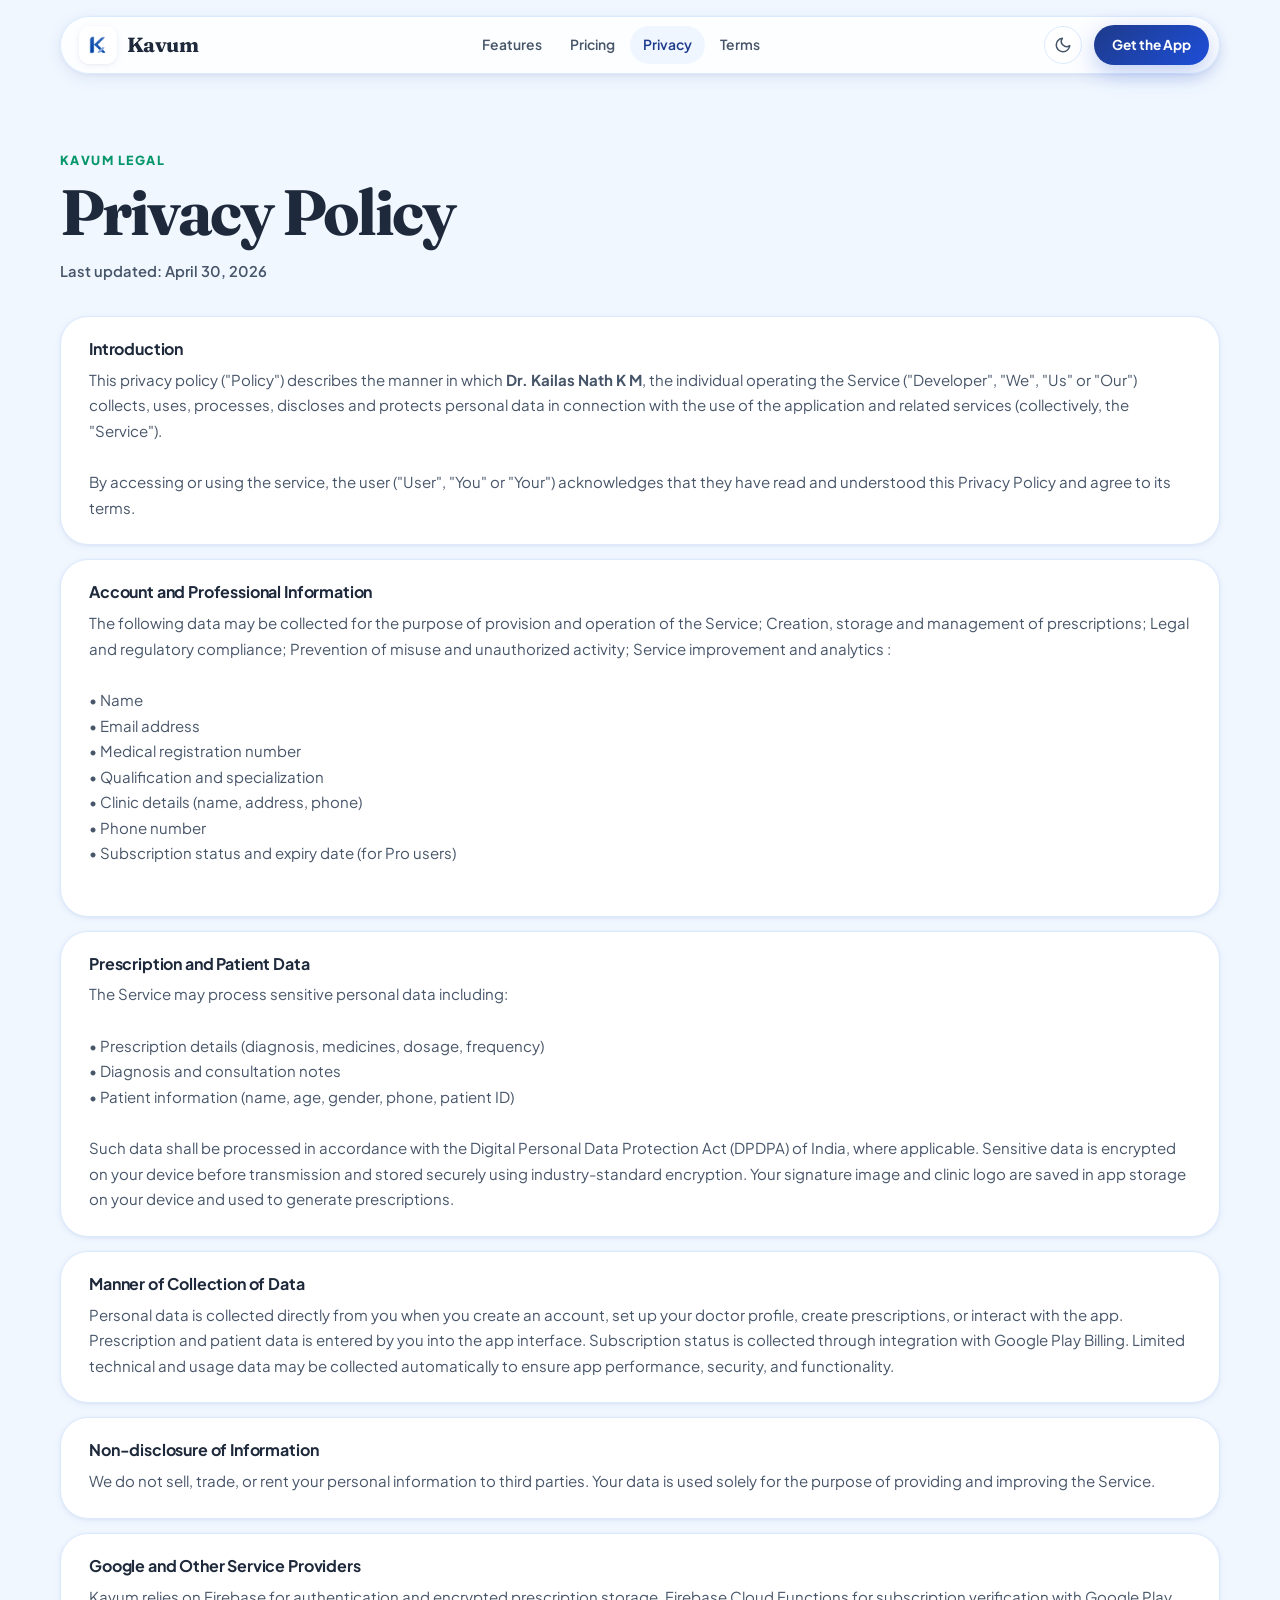
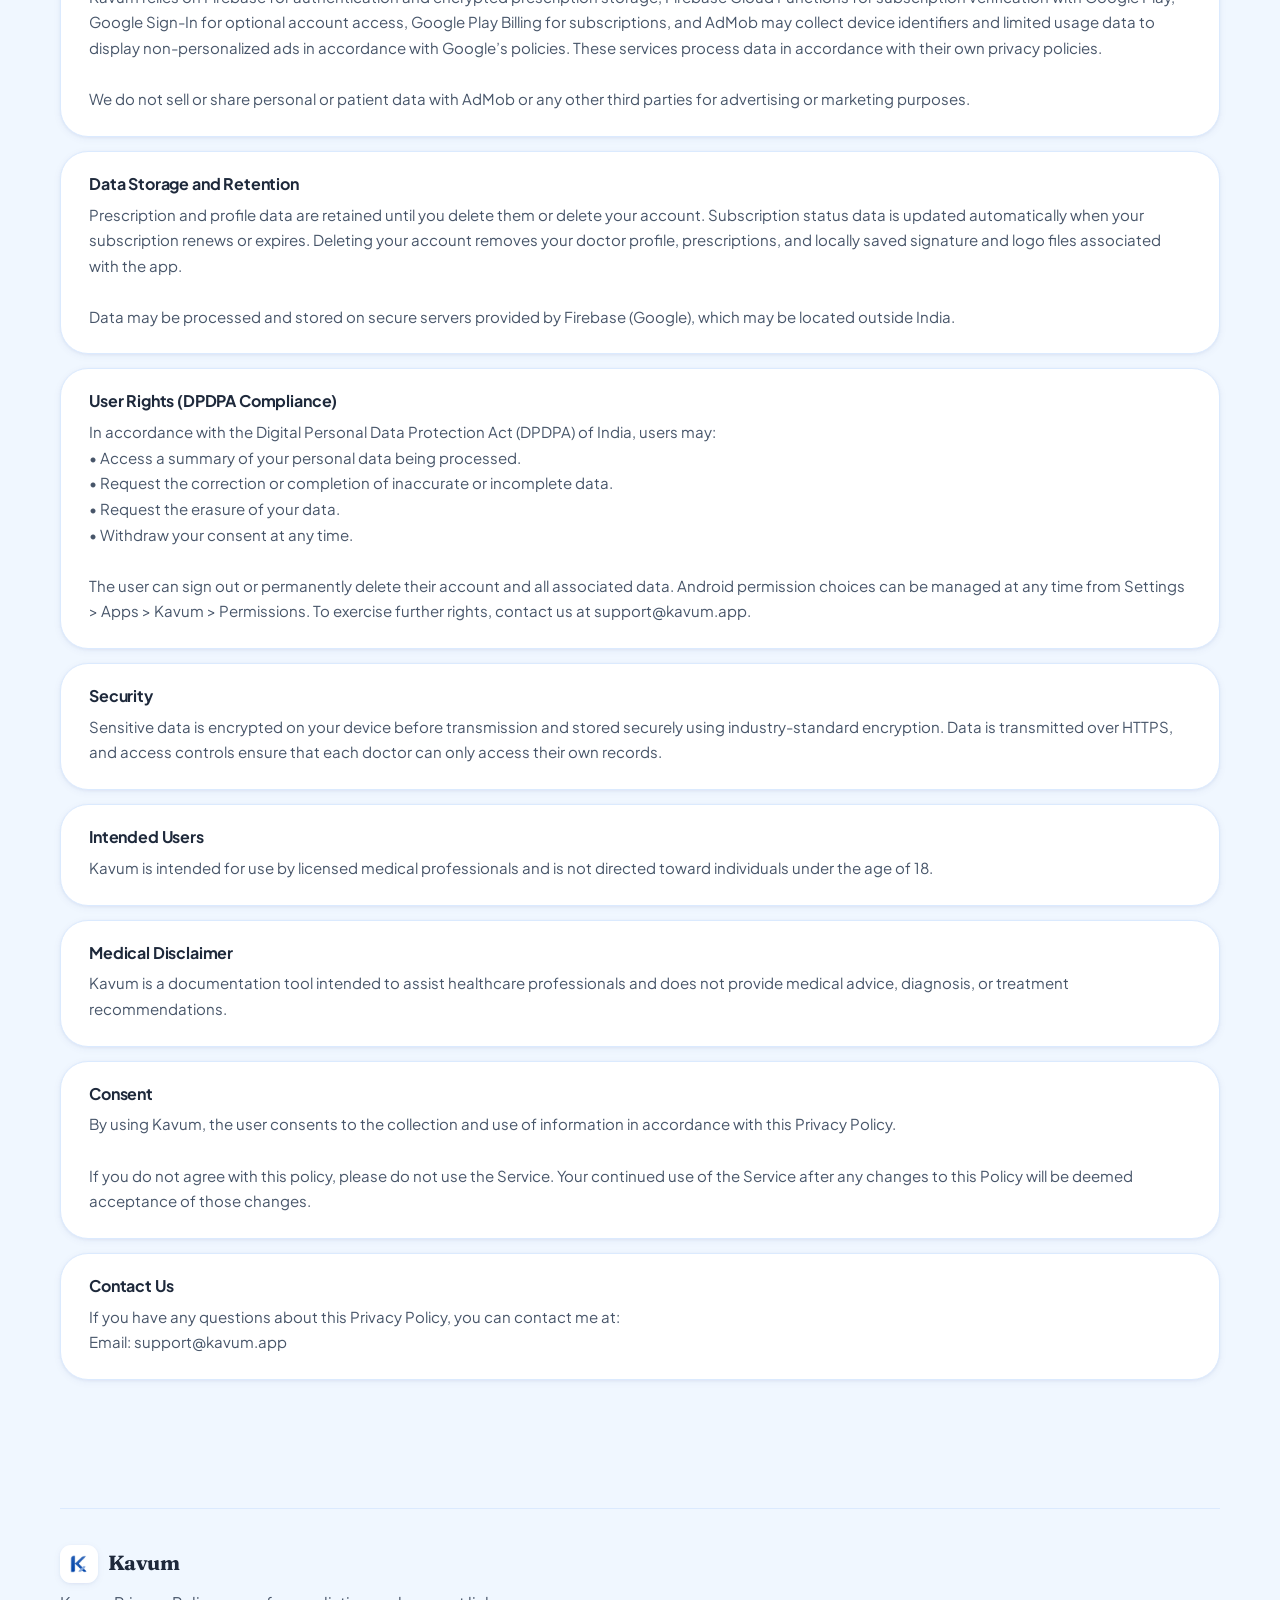
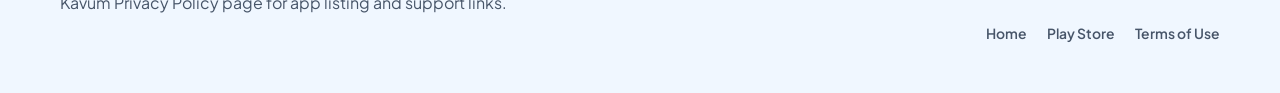
==== commit 8ee43fea: "Update Privacy and terms" ====
--- a/privacy.html
+++ b/privacy.html
@@ -7,14 +7,14 @@
   <title>Kavum Privacy Policy</title>
   <meta name="description" content="Privacy Policy for Kavum, the Android prescription and doctor workflow app.">
   <link rel="icon" type="image/png" href="assets/kavum_light.png" media="(prefers-color-scheme: light)">
-  <link rel="icon" type="image/png" href="assets/kavum_dark.png"  media="(prefers-color-scheme: dark)">
+  <link rel="icon" type="image/png" href="assets/kavum_dark.png" media="(prefers-color-scheme: dark)">
   <link rel="preconnect" href="https://fonts.googleapis.com">
   <link rel="preconnect" href="https://fonts.gstatic.com" crossorigin>
   <link
     href="https://fonts.googleapis.com/css2?family=Fraunces:opsz,wght@9..144,600;9..144,700&family=Plus+Jakarta+Sans:wght@400;500;600;700;800&display=swap"
     rel="stylesheet">
   <script>
-    (function(){var t=localStorage.getItem('kavum-theme')||(window.matchMedia('(prefers-color-scheme: dark)').matches?'dark':'light');document.documentElement.dataset.theme=t;})();
+    (function () { var t = localStorage.getItem('kavum-theme') || (window.matchMedia('(prefers-color-scheme: dark)').matches ? 'dark' : 'light'); document.documentElement.dataset.theme = t; })();
   </script>
   <link rel="stylesheet" href="style.css">
 </head>
@@ -23,7 +23,8 @@
   <div class="page-shell">
     <header class="site-header">
       <a class="brand" href="index.html" aria-label="Kavum home">
-        <img class="brand__icon brand__icon--light" src="assets/kavum_light.png" alt="Kavum"><img class="brand__icon brand__icon--dark"  src="assets/kavum_dark.png"  alt="Kavum">
+        <img class="brand__icon brand__icon--light" src="assets/kavum_light.png" alt="Kavum"><img
+          class="brand__icon brand__icon--dark" src="assets/kavum_dark.png" alt="Kavum">
         <span class="brand__name">Kavum</span>
       </a>
       <nav class="site-nav" aria-label="Primary">
@@ -33,62 +34,82 @@
         <a href="terms.html">Terms</a>
       </nav>
       <button class="theme-toggle" id="theme-toggle" aria-label="Toggle dark mode" title="Toggle dark mode">
-        <svg class="icon-moon" width="18" height="18" viewBox="0 0 24 24" fill="none" stroke="currentColor" stroke-width="2" stroke-linecap="round" stroke-linejoin="round"><path d="M21 12.79A9 9 0 1 1 11.21 3 7 7 0 0 0 21 12.79z"/></svg>
-        <svg class="icon-sun"  width="18" height="18" viewBox="0 0 24 24" fill="none" stroke="currentColor" stroke-width="2" stroke-linecap="round" stroke-linejoin="round"><circle cx="12" cy="12" r="5"/><line x1="12" y1="1" x2="12" y2="3"/><line x1="12" y1="21" x2="12" y2="23"/><line x1="4.22" y1="4.22" x2="5.64" y2="5.64"/><line x1="18.36" y1="18.36" x2="19.78" y2="19.78"/><line x1="1" y1="12" x2="3" y2="12"/><line x1="21" y1="12" x2="23" y2="12"/><line x1="4.22" y1="19.78" x2="5.64" y2="18.36"/><line x1="18.36" y1="5.64" x2="19.78" y2="4.22"/></svg>
+        <svg class="icon-moon" width="18" height="18" viewBox="0 0 24 24" fill="none" stroke="currentColor"
+          stroke-width="2" stroke-linecap="round" stroke-linejoin="round">
+          <path d="M21 12.79A9 9 0 1 1 11.21 3 7 7 0 0 0 21 12.79z" />
+        </svg>
+        <svg class="icon-sun" width="18" height="18" viewBox="0 0 24 24" fill="none" stroke="currentColor"
+          stroke-width="2" stroke-linecap="round" stroke-linejoin="round">
+          <circle cx="12" cy="12" r="5" />
+          <line x1="12" y1="1" x2="12" y2="3" />
+          <line x1="12" y1="21" x2="12" y2="23" />
+          <line x1="4.22" y1="4.22" x2="5.64" y2="5.64" />
+          <line x1="18.36" y1="18.36" x2="19.78" y2="19.78" />
+          <line x1="1" y1="12" x2="3" y2="12" />
+          <line x1="21" y1="12" x2="23" y2="12" />
+          <line x1="4.22" y1="19.78" x2="5.64" y2="18.36" />
+          <line x1="18.36" y1="5.64" x2="19.78" y2="4.22" />
+        </svg>
       </button>
-      <a class="btn btn--primary btn--sm" href="https://play.google.com/store/apps/details?id=com.schr_0dinger.presco" target="_blank" rel="noreferrer">Get the App</a>
+      <a class="btn btn--primary btn--sm" href="https://play.google.com/store/apps/details?id=com.schr_0dinger.presco"
+        target="_blank" rel="noreferrer">Get the App</a>
     </header>
 
     <main class="legal-page">
       <section class="legal-hero">
         <p class="eyebrow">Kavum legal</p>
         <h1>Privacy Policy</h1>
-        <p class="legal-updated">Last updated: April 29, 2026</p>
+        <p class="legal-updated">Last updated: April 30, 2026</p>
       </section>
 
       <section class="legal-card-list">
         <article class="legal-card">
-          <h2>Identity of the Developer</h2>
-          <p>
-            Kavum is developed and operated by <strong>Dr. Kailas Nath K M</strong>, a Registered Medical
-            Practitioner (MBBS) in India and a solo software developer.
-            <br><br>
-            As both a physician and the developer, I have designed this app to support clinical workflows while
-            maintaining the privacy and security standards required for medical documentation. This Privacy Policy
-            describes how I collect, use, and share information when you use Kavum.
-          </p>
-        </article>
-
+          <h2>Introduction</h2>
+          <p>This privacy policy ("Policy") describes the manner in which <strong>Dr. Kailas Nath K M</strong>, the
+            individual operating the Service ("Developer", "We", "Us" or "Our") collects, uses, processes, discloses and protects personal data in connection
+            with the use of the application and related services (collectively, the "Service").</p>
+          <br>
+          <p>By accessing or using the service, the user ("User", "You" or "Your") acknowledges that they have read and
+            understood this Privacy Policy and agree to its terms.</p>
+        </article>
         <article class="legal-card">
           <h2>Account and Professional Information</h2>
-          <p>
-            I collect the details you provide to set up and use Kavum on Android,
-            including your name, email address, medical registration number,
-            qualification, specialization, clinic details, and phone number. If you
-            subscribe to Kavum Pro, I also store your subscription status and
-            expiry date to manage your access.
-          </p>
-        </article>
-
+          <p>The following data may be collected for the purpose of provision and operation of the Service; Creation,
+            storage and management of prescriptions; Legal and regulatory compliance; Prevention of misuse and
+            unauthorized activity; Service improvement and analytics :</p>
+          <p>
+            <br>• Name
+            <br>• Email address
+            <br>• Medical registration number
+            <br>• Qualification and specialization
+            <br>• Clinic details (name, address, phone)
+            <br>• Phone number
+            <br>• Subscription status and expiry date (for Pro users)
+          </p>
+          <br>
+        </article>
         <article class="legal-card">
           <h2>Prescription and Patient Data</h2>
-          <p>
-            Kavum stores the prescriptions you create, which may include patient
-            information such as name, age, gender, diagnosis, medicines, and
-            consultation notes. This data is treated as <strong>sensitive personal data</strong>
-            and is <strong>encrypted end-to-end using AES-256-GCM</strong> on your device before
-            being stored in the cloud. Your signature image and clinic logo are saved
-            in app storage on your device and used to generate prescriptions.
-          </p>
-        </article>
-
-        <article class="legal-card">
-          <h2>How I Use Your Data</h2>
-          <p>
-            Your information is used to authenticate your account, complete your
-            doctor profile, support your consultation documentation workflow,
-            generate and manage prescriptions, verify and manage your Pro
-            subscription, and operate core app features. I do not sell your personal data.
+          <p>The Service may process sensitive personal data including: </p>
+          <p>
+            <br>• Prescription details (diagnosis, medicines, dosage, frequency)
+            <br>• Diagnosis and consultation notes
+            <br>• Patient information (name, age, gender, phone, patient ID)
+          </p><br>
+          <p>Such data shall be processed in accordance with the Digital Personal Data Protection Act (DPDPA) of India, where applicable. Sensitive data is encrypted on your device before transmission and stored securely using industry-standard encryption. Your signature image and clinic logo are saved in app storage on your device and used to generate prescriptions.
+          </p>
+        </article>
+
+        <article class="legal-card">
+          <h2>Manner of Collection of Data</h2>
+          <p>
+            Personal data is collected directly from you when you create an account, set up your doctor profile, create prescriptions, or interact with the app. Prescription and patient data is entered by you into the app interface. Subscription status is collected through integration with Google Play Billing. Limited technical and usage data may be collected automatically to ensure app performance, security, and functionality.
+          </p>
+        </article>
+        <article class="legal-card">
+          <h2>Non-disclosure of Information</h2>
+          <p>
+            We do not sell, trade, or rent your personal information to third parties. Your data is used solely for the purpose of providing and improving the Service.
           </p>
         </article>
 
@@ -98,11 +119,10 @@
             Kavum relies on Firebase for authentication and encrypted prescription
             storage, Firebase Cloud Functions for subscription verification with Google
             Play, Google Sign-In for optional account access, Google Play Billing for
-            subscriptions, and AdMob to show non-personalized ads in the free version
-            of the app. These services process data in accordance with their own
+            subscriptions, and AdMob may collect device identifiers and limited usage data to display non-personalized ads in accordance with Google’s policies. These services process data in accordance with their own
             privacy policies.
             <br><br>
-            I do not sell or share personal or patient data with AdMob or any other
+            We do not sell or share personal or patient data with AdMob or any other
             third parties for advertising or marketing purposes.
           </p>
         </article>
@@ -115,41 +135,57 @@
             when your subscription renews or expires. Deleting your account removes
             your doctor profile, prescriptions, and locally saved signature and logo
             files associated with the app.
-          </p>
-        </article>
-
-        <article class="legal-card">
-          <h2>Your Rights (DPDPA Compliance)</h2>
-          <p>
-            In accordance with the Digital Personal Data Protection Act (DPDPA) of India, you have the right to:
+          </p><br>
+          <p>Data may be processed and stored on secure servers provided by Firebase (Google), which may be located outside India.</p>
+        </article>
+
+        <article class="legal-card">
+          <h2>User Rights (DPDPA Compliance)</h2>
+          <p>
+            In accordance with the Digital Personal Data Protection Act (DPDPA) of India, users may:
             <br>• Access a summary of your personal data being processed.
             <br>• Request the correction or completion of inaccurate or incomplete data.
             <br>• Request the erasure of your data.
             <br>• Withdraw your consent at any time.
-            <br><br>From the app you can sign out or permanently delete your account and
+            <br><br>The user can sign out or permanently delete their account and
             all associated data. Android permission choices can be managed at any time
-            from Settings › Apps › Kavum › Permissions. To exercise further rights,
-            contact me at support@kavum.app.
+            from Settings > Apps > Kavum > Permissions. To exercise further rights,
+            contact us at support@kavum.app.
           </p>
         </article>
 
         <article class="legal-card">
           <h2>Security</h2>
           <p>
-            Sensitive prescription and patient data are encrypted end-to-end on your
-            device using <strong>AES-256-GCM</strong> before being stored in the cloud. Data is
+            Sensitive data is encrypted on your device before transmission and stored securely using industry-standard encryption. Data is
             transmitted over HTTPS, and access controls ensure that each doctor can
             only access their own records.
           </p>
         </article>
 
         <article class="legal-card">
+          <h2>Intended Users</h2>
+          <p>
+            Kavum is intended for use by licensed medical professionals and is not directed toward individuals under the age of 18.
+          </p>
+        </article>
+        <article class="legal-card">
+          <h2>Medical Disclaimer</h2>
+          <p>
+            Kavum is a documentation tool intended to assist healthcare professionals and does not provide medical advice, diagnosis, or treatment recommendations.
+          </p>
+        </article>
+
+        <article class="legal-card">
           <h2>Consent</h2>
           <p>
-            By using Kavum, you consent to the collection and use of information in
-            accordance with this Privacy Policy. For the processing of sensitive personal
-            and patient data, I will seek your <strong>explicit consent</strong> via a prominent in-app
-            disclosure before any collection takes place.
+            By using Kavum, the user consents to the collection and use of information in
+            accordance with this Privacy Policy.
+          </p><br>
+          <p>
+            If you do not agree with this policy, please do not use the Service. Your
+            continued use of the Service after any changes to this Policy will be
+            deemed acceptance of those changes.
           </p>
         </article>
 
@@ -167,7 +203,8 @@
     <footer class="site-footer">
       <div>
         <a class="brand brand--footer" href="index.html">
-          <img class="brand__icon brand__icon--light" src="assets/kavum_light.png" alt="Kavum"><img class="brand__icon brand__icon--dark"  src="assets/kavum_dark.png"  alt="Kavum">
+          <img class="brand__icon brand__icon--light" src="assets/kavum_light.png" alt="Kavum"><img
+            class="brand__icon brand__icon--dark" src="assets/kavum_dark.png" alt="Kavum">
           <span class="brand__name">Kavum</span>
         </a>
         <p class="site-footer__note">Kavum Privacy Policy page for app listing and support links.</p>
@@ -181,30 +218,16 @@
     </footer>
   </div>
   <script>
-    (function(){
-      var html=document.documentElement;
-      var btn=document.getElementById('theme-toggle');
-      btn.addEventListener('click',function(){
-        var next=html.dataset.theme==='dark'?'light':'dark';
-        html.dataset.theme=next;
-        localStorage.setItem('kavum-theme',next);
+    (function () {
+      var html = document.documentElement;
+      var btn = document.getElementById('theme-toggle');
+      btn.addEventListener('click', function () {
+        var next = html.dataset.theme === 'dark' ? 'light' : 'dark';
+        html.dataset.theme = next;
+        localStorage.setItem('kavum-theme', next);
       });
-      window.matchMedia('(prefers-color-scheme: dark)').addEventListener('change',function(e){
-        if(!localStorage.getItem('kavum-theme')){html.dataset.theme=e.matches?'dark':'light';}
-      });
-    })();
-  </script>
-  <script>
-    (function(){
-      var html=document.documentElement;
-      var btn=document.getElementById("theme-toggle");
-      btn.addEventListener("click",function(){
-        var next=html.dataset.theme==="dark"?"light":"dark";
-        html.dataset.theme=next;
-        localStorage.setItem("kavum-theme",next);
-      });
-      window.matchMedia("(prefers-color-scheme: dark)").addEventListener("change",function(e){
-        if(!localStorage.getItem("kavum-theme")){html.dataset.theme=e.matches?"dark":"light";}
+      window.matchMedia('(prefers-color-scheme: dark)').addEventListener('change', function (e) {
+        if (!localStorage.getItem('kavum-theme')) { html.dataset.theme = e.matches ? 'dark' : 'light'; }
       });
     })();
   </script>
